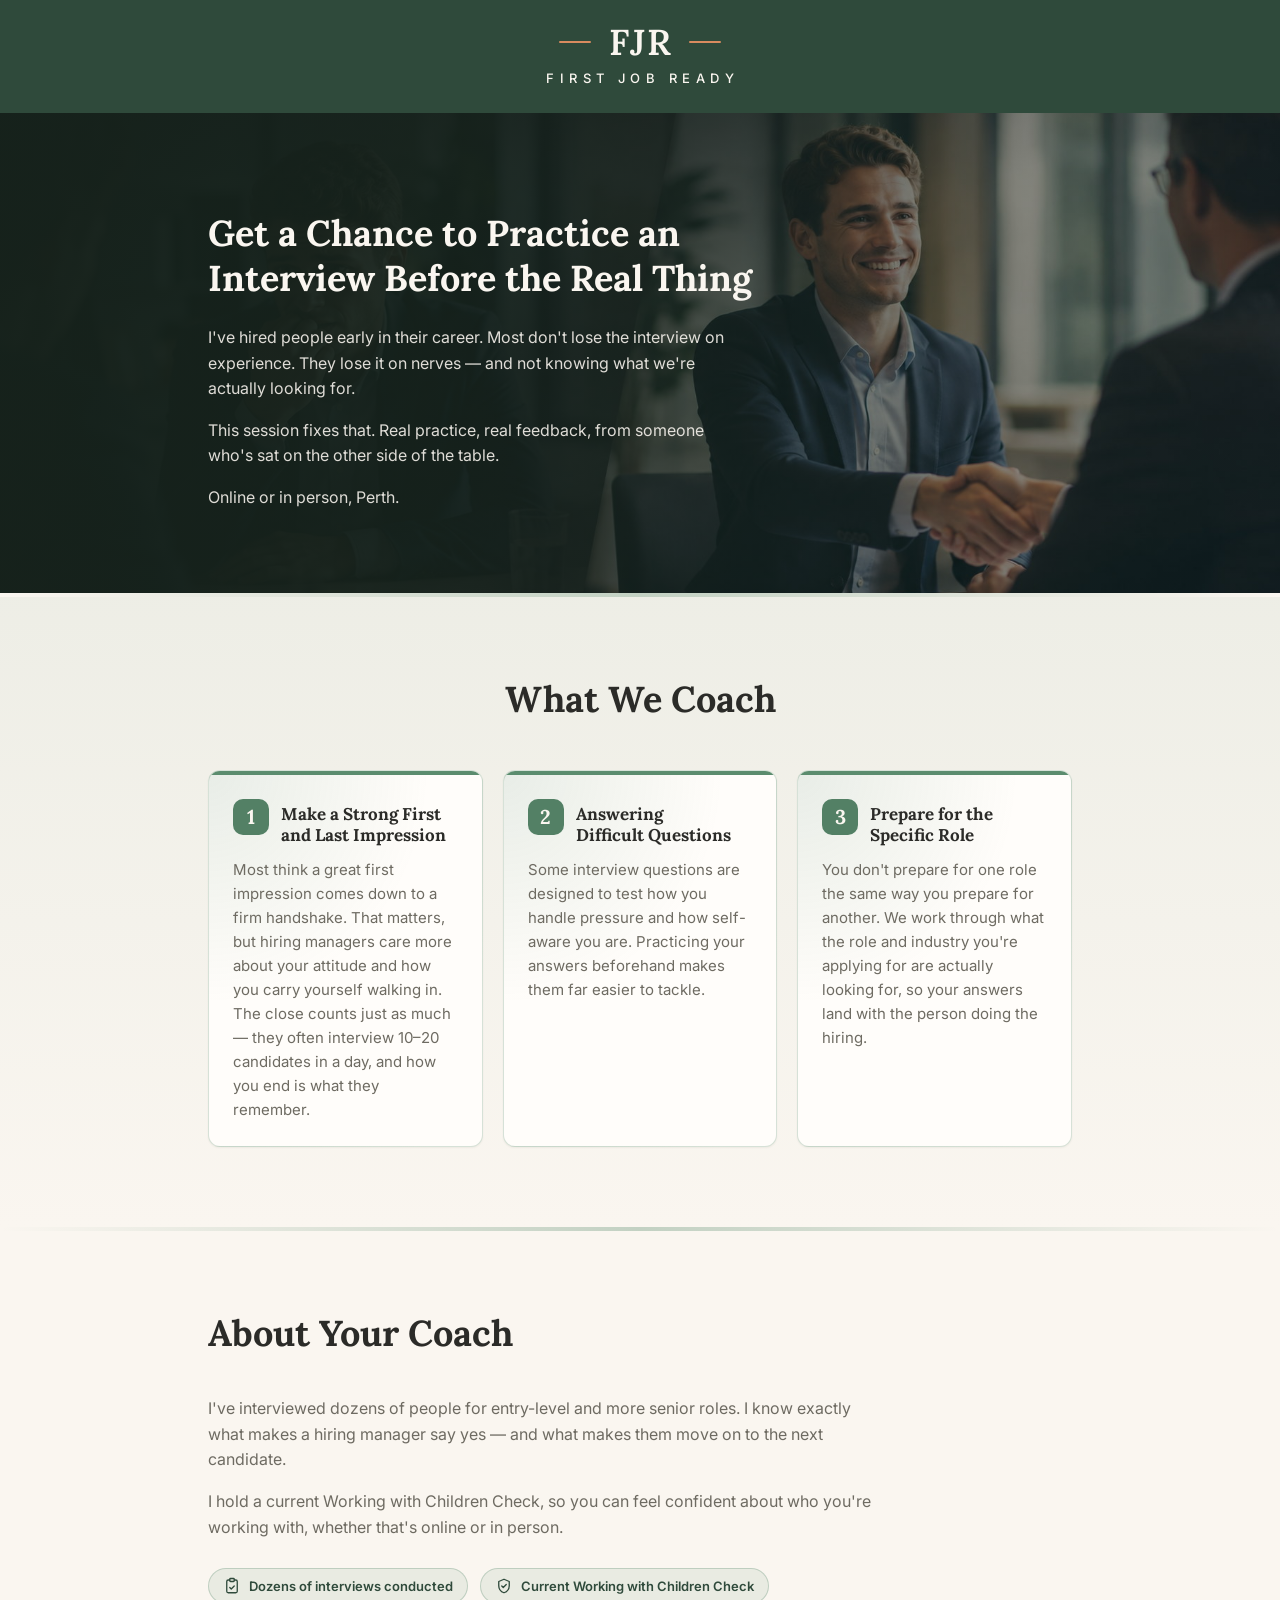
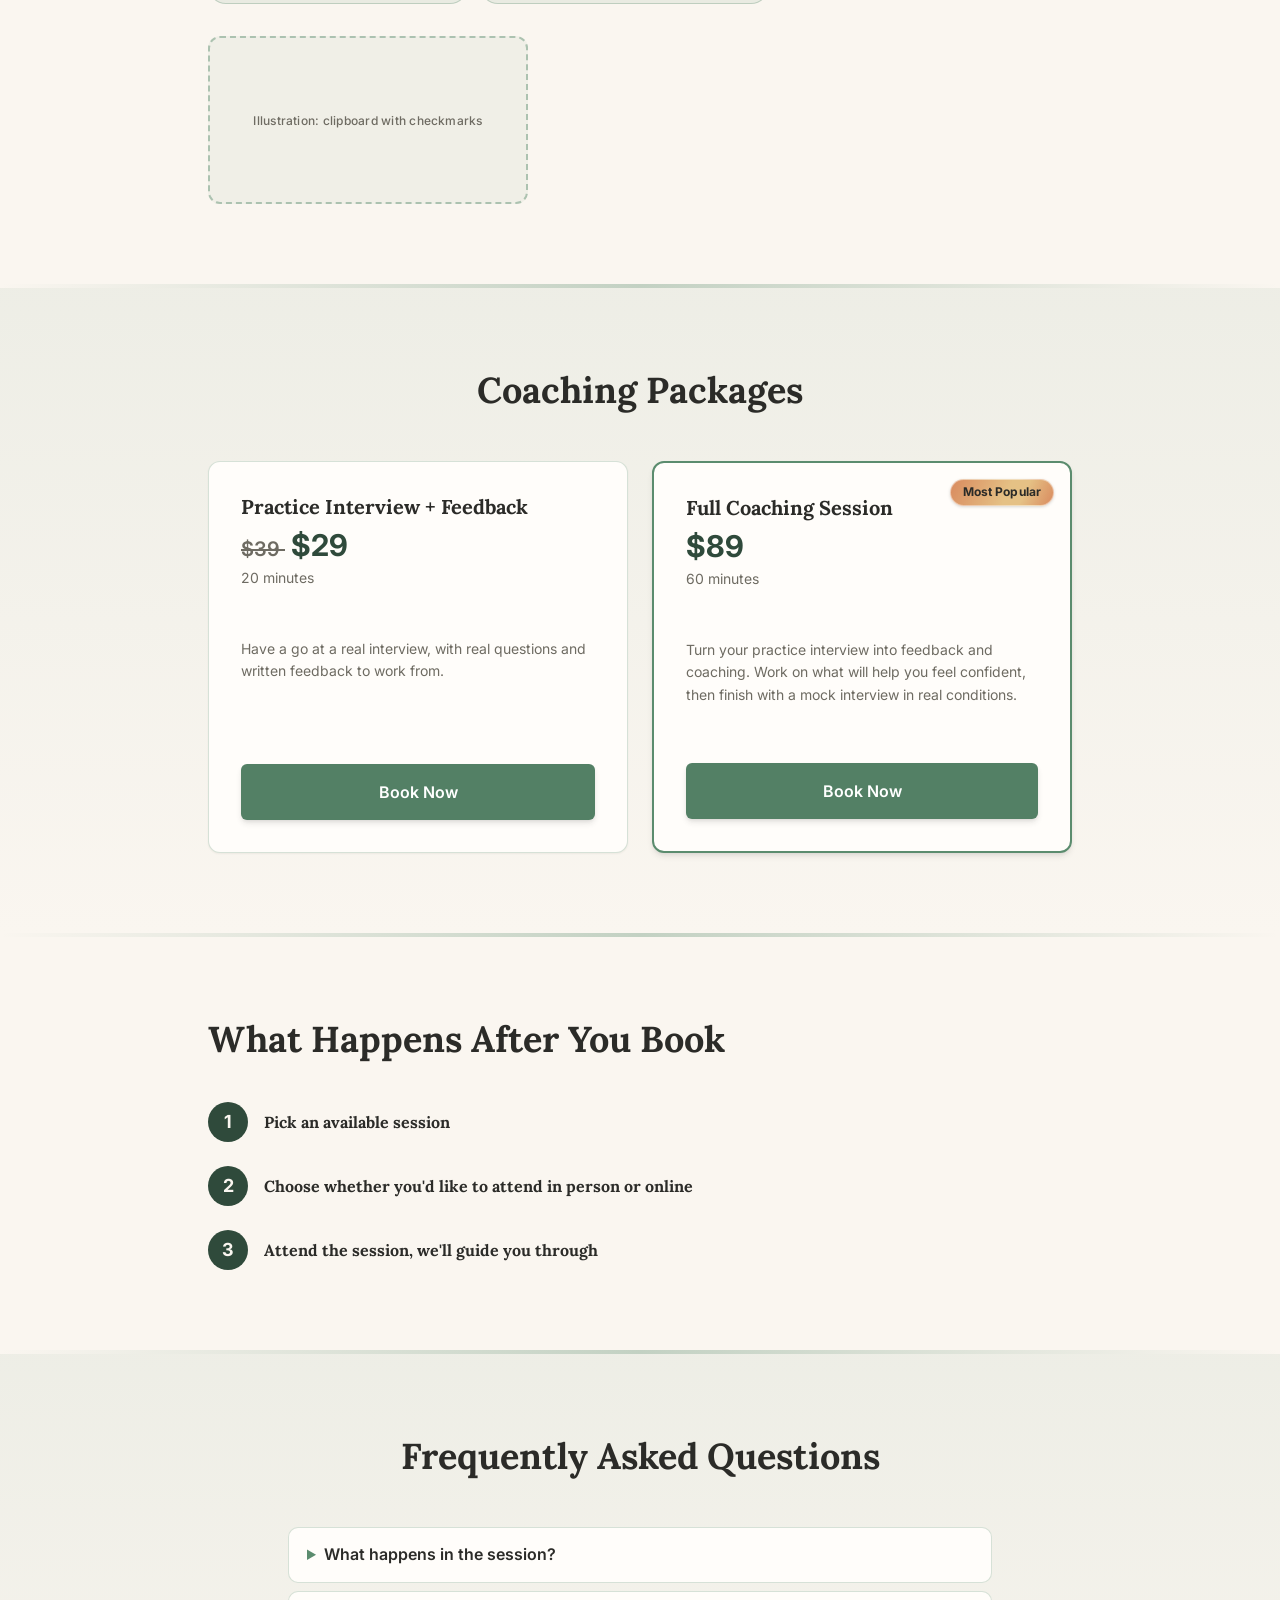
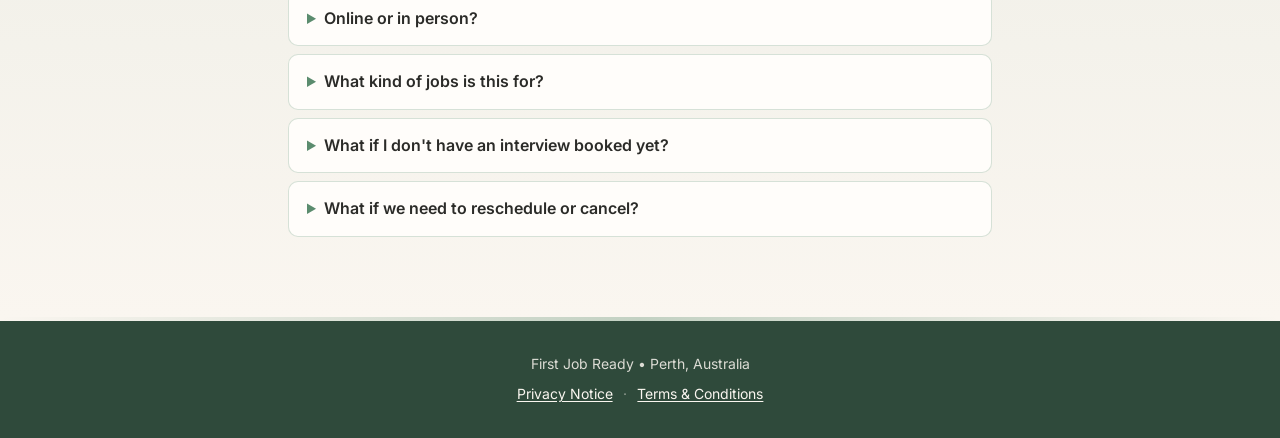
==== index.html @ a740b926 "Move the topic numerals into chips and give the cards colour The numeral now sits in a filled rounde" ====
<!doctype html>
<html lang="en">
  <head>
    <meta charset="UTF-8" />
    <meta name="viewport" content="width=device-width, initial-scale=1.0" />

    <title>First Job Interview Coaching - Perth</title>
    <meta
      name="description"
      content="A real mock interview, run by someone who's hired people for their first job. Online or in person, Perth." />

    <link rel="canonical" href="https://fjready.github.io/FJR-Landing-Page/" />
    <link rel="icon" href="images/favicon.svg" type="image/svg+xml" />

    <meta property="og:type" content="website" />
    <meta property="og:url" content="https://fjready.github.io/FJR-Landing-Page/" />
    <meta property="og:title" content="First Job Interview Coaching - Perth" />
    <meta name="twitter:card" content="summary_large_image" />
    <meta name="twitter:title" content="First Job Interview Coaching - Perth" />

    <link rel="preconnect" href="https://fonts.googleapis.com" />
    <link rel="preconnect" href="https://fonts.gstatic.com" crossorigin />
    <link
      href="https://fonts.googleapis.com/css2?family=Lora:wght@400;500;600;700&family=Inter:wght@300;400;500;600;700&display=swap"
      rel="stylesheet" />

    <link rel="stylesheet" href="css/style.css" />

    <!-- Microsoft Clarity — heatmaps and session recordings.
         Loads asynchronously, so it never holds up the page render. Placed
         last in <head> so the browser finds the stylesheet first. -->
    <script type="text/javascript">
      (function (c, l, a, r, i, t, y) {
        c[a] =
          c[a] ||
          function () {
            (c[a].q = c[a].q || []).push(arguments);
          };
        t = l.createElement(r);
        t.async = 1;
        t.src = "https://www.clarity.ms/tag/" + i;
        y = l.getElementsByTagName(r)[0];
        y.parentNode.insertBefore(t, y);
      })(window, document, "clarity", "script", "y2r8wl01qz");
    </script>
  </head>
  <body>
    <!-- Masthead -------------------------------------------------------------
      The logo is live text rather than an image, so it stays crisp at any
      size, is selectable and readable by screen readers, and the flanking
      rules space themselves off the monogram regardless of which font has
      loaded. Reversed (cream-on-forest) colourway lives in css/style.css.
    -->
    <header class="banner">
      <div class="logo">
        <div class="logo__lockup">
          <span class="logo__rule" aria-hidden="true"></span>
          <span class="logo__mark">FJR</span>
          <span class="logo__rule" aria-hidden="true"></span>
        </div>
        <div class="logo__word">First Job Ready</div>
      </div>
    </header>

    <!-- Hero -----------------------------------------------------------------
      The photograph sits behind a dark forest scrim, so the copy stays legible
      over whichever part of the image survives cropping at a given width. The
      section also paints that scrim as a solid background-color, which means a
      missing or slow image leaves a deliberate dark band rather than a broken
      hero. alt="" because the copy carries the message — this is a backdrop.
    -->
    <section class="hero">
      <img
        class="hero__media"
        src="images/hero-before-after.jpg"
        srcset="
          images/hero-before-after-960.jpg  960w,
          images/hero-before-after.jpg     1823w
        "
        sizes="100vw"
        width="1823"
        height="863"
        alt=""
        aria-hidden="true"
        decoding="async" />
      <div class="container">
        <h1 class="hero__title">
          Get a Chance to Practice an Interview Before the Real Thing
        </h1>
        <div class="hero__body">
          <p>
            I've hired people early in their career. Most don't lose the
            interview on experience. They lose it on nerves — and not knowing
            what we're actually looking for.
          </p>
          <p>
            This session fixes that. Real practice, real feedback, from someone
            who's sat on the other side of the table.
          </p>
          <p>Online or in person, Perth.</p>
        </div>
      </div>
    </section>

    <div class="rule" role="presentation"></div>

    <!-- What we coach -----------------------------------------------------
      An <ol> carries the numbering semantically; the visible numerals are
      aria-hidden so a screen reader does not announce each position twice.

      The numeral shares a row with the title so it anchors the heading rather
      than floating above it. Its chip is a rounded square, not the circle the
      steps section uses, so the two numbered sections stay distinguishable.
    -->
    <section class="section section--tinted" id="what-we-coach">
      <div class="container">
        <h2 class="section__title section__title--center">What We Coach</h2>

        <ol class="topics">
          <li class="topic">
            <div class="topic__head">
              <p class="topic__num" aria-hidden="true">1</p>
              <h3 class="topic__title">
                Make a Strong First and Last Impression
              </h3>
            </div>
            <p class="topic__body">
              Most think a great first impression comes down to a firm
              handshake. That matters, but hiring managers care more about your
              attitude and how you carry yourself walking in. The close counts
              just as much — they often interview 10–20 candidates in a day, and
              how you end is what they remember.
            </p>
          </li>

          <li class="topic">
            <div class="topic__head">
              <p class="topic__num" aria-hidden="true">2</p>
              <h3 class="topic__title">Answering Difficult Questions</h3>
            </div>
            <p class="topic__body">
              Some interview questions are designed to test how you handle
              pressure and how self-aware you are. Practicing your answers
              beforehand makes them far easier to tackle.
            </p>
          </li>

          <li class="topic">
            <div class="topic__head">
              <p class="topic__num" aria-hidden="true">3</p>
              <h3 class="topic__title">Prepare for the Specific Role</h3>
            </div>
            <p class="topic__body">
              You don't prepare for one role the same way you prepare for
              another. We work through what the role and industry you're
              applying for are actually looking for, so your answers land with
              the person doing the hiring.
            </p>
          </li>
        </ol>
      </div>
    </section>

    <div class="rule" role="presentation"></div>

    <!-- About the coach -->
    <section class="section" id="coach">
      <div class="container">
        <h2 class="section__title section__title--tight">About Your Coach</h2>

        <div class="copy">
          <p>
            I've interviewed dozens of people for entry-level and more senior
            roles. I know exactly what makes a hiring manager say yes — and what
            makes them move on to the next candidate.
          </p>
          <p>
            I hold a current Working with Children Check, so you can feel
            confident about who you're working with, whether that's online or in
            person.
          </p>
        </div>

        <ul class="trust">
          <li class="trust__item">
            <svg
              class="trust__icon"
              viewBox="0 0 24 24"
              fill="none"
              stroke="currentColor"
              stroke-width="1.75"
              stroke-linecap="round"
              stroke-linejoin="round"
              aria-hidden="true">
              <path
                d="M9 4H7a2 2 0 0 0-2 2v13a2 2 0 0 0 2 2h10a2 2 0 0 0 2-2V6a2 2 0 0 0-2-2h-2" />
              <rect x="9" y="2" width="6" height="4" rx="1" />
              <path d="M9 14l2 2 4-4" />
            </svg>
            <span>Dozens of interviews conducted</span>
          </li>
          <li class="trust__item">
            <svg
              class="trust__icon"
              viewBox="0 0 24 24"
              fill="none"
              stroke="currentColor"
              stroke-width="1.75"
              stroke-linecap="round"
              stroke-linejoin="round"
              aria-hidden="true">
              <path d="M12 3l7 3v5.5c0 4.5-3 8-7 9.5-4-1.5-7-5-7-9.5V6l7-3z" />
              <path d="M9 12l2 2 4-4" />
            </svg>
            <span>Current Working with Children Check</span>
          </li>
        </ul>

        <!-- PLACEHOLDER: awaiting the clipboard sketch. Style direction is
             hand-drawn / sketchbook, loose linework, accent colour used
             sparingly, faceless, age-neutral. -->
        <div class="art art--coach">
          <span class="art__label">Illustration: clipboard with checkmarks</span>
        </div>
      </div>
    </section>

    <div class="rule" role="presentation"></div>

    <!-- Pricing -->
    <section class="section section--tinted" id="pricing">
      <div class="container">
        <h2 class="section__title section__title--center">Coaching Packages</h2>

        <div class="packages">
          <div class="package">
            <div class="package__head">
              <h3 class="package__name">Practice Interview + Feedback</h3>
              <p class="package__price">
                <s class="package__price-was">
                  <span class="visually-hidden">Was </span>$39
                </s>
                <span class="visually-hidden">now </span>$29
              </p>
              <p class="package__duration">20 minutes</p>
              <!-- When an end date is set for the sale, uncomment and edit:
              <p class="package__sale-note">Sale ends 30 September</p>
              -->
            </div>
            <p class="package__body">
              Have a go at a real interview, with real questions and written
              feedback to work from.
            </p>
            <a
              class="button"
              href="https://calendly.com/firstjobready/20min"
              target="_blank"
              rel="noopener noreferrer"
              aria-label="Book the Practice Interview and Feedback session">
              Book Now
            </a>
          </div>

          <div class="package package--featured">
            <div class="package__badge">Most Popular</div>
            <div class="package__head">
              <h3 class="package__name">Full Coaching Session</h3>
              <p class="package__price">$89</p>
              <p class="package__duration">60 minutes</p>
            </div>
            <p class="package__body">
              Turn your practice interview into feedback and coaching. Work on
              what will help you feel confident, then finish with a mock
              interview in real conditions.
            </p>
            <a
              class="button"
              href="https://calendly.com/firstjobready/60-minute-mock-interview-coaching-session"
              target="_blank"
              rel="noopener noreferrer"
              aria-label="Book the Full Coaching Session">
              Book Now
            </a>
          </div>
        </div>
      </div>
    </section>

    <div class="rule" role="presentation"></div>

    <!-- After booking -->
    <section class="section">
      <div class="container">
        <h2 class="section__title section__title--tight">
          What Happens After You Book
        </h2>

        <ol class="steps">
          <li class="step">
            <span class="step__marker" aria-hidden="true">1</span>
            <h3 class="step__title">Pick an available session</h3>
          </li>
          <li class="step">
            <span class="step__marker" aria-hidden="true">2</span>
            <h3 class="step__title">
              Choose whether you'd like to attend in person or online
            </h3>
          </li>
          <li class="step">
            <span class="step__marker" aria-hidden="true">3</span>
            <h3 class="step__title">
              Attend the session, we'll guide you through
            </h3>
          </li>
        </ol>
      </div>
    </section>

    <div class="rule" role="presentation"></div>

    <!-- FAQ ------------------------------------------------------------------
      One flat list, no group headings. Ordered so the questions about what the
      session actually is land before the logistics.
    -->
    <section class="section section--tinted" id="faq">
      <div class="container">
        <h2 class="section__title section__title--center">
          Frequently Asked Questions
        </h2>

        <div class="faq">
          <details class="faq__item">
            <summary>What happens in the session?</summary>
            <p>
              For the 60-minute session: a mock interview, coaching on what to
              improve, then a second mock interview so you can see the
              difference. The 20-minute session is a single practice interview
              with written feedback.
            </p>
          </details>

          <details class="faq__item">
            <summary>Online or in person?</summary>
            <p>
              Both. Online sessions run by video; in-person sessions are held at
              a coworking space in Perth.
            </p>
          </details>

          <details class="faq__item">
            <summary>What kind of jobs is this for?</summary>
            <p>
              Whether it's your first job, a career change, or getting back into
              the workforce — if you have an interview coming up, or you're
              getting ready to start applying, this is for you.
            </p>
          </details>

          <details class="faq__item">
            <summary>What if I don't have an interview booked yet?</summary>
            <p>
              That's fine — this works just as well as general preparation
              before applying as it does before a specific interview.
            </p>
          </details>

          <details class="faq__item">
            <summary>What if we need to reschedule or cancel?</summary>
            <p>
              At least 6 hours' notice to reschedule. One free reschedule is
              allowed for a missed session without notice; a second no-show
              forfeits the session.
            </p>
          </details>
        </div>
      </div>
    </section>

    <div class="rule" role="presentation"></div>

    <footer class="footer">
      <div class="container">
        <p>First Job Ready • Perth, Australia</p>
        <p class="footer__links">
          <a href="privacy.html">Privacy Notice</a>
          <span class="footer__sep" aria-hidden="true">·</span>
          <a href="terms.html">Terms &amp; Conditions</a>
        </p>
      </div>
    </footer>
  </body>
</html>
---- css/style.css ----
/* ==========================================================================
   First Job Ready — landing page
   --------------------------------------------------------------------------
   Palette and type follow the First Job Ready brand guide.

   Pairing rule from the guide: serif (Lora) for headlines and section titles
   only; sans-serif (Inter) for all body copy, buttons and UI text.
   ========================================================================== */

:root {
  /* Type */
  --font-display: "Lora", Georgia, "Times New Roman", serif;
  --font-body: "Inter", -apple-system, BlinkMacSystemFont, "Segoe UI", Roboto,
    Helvetica, Arial, sans-serif;

  /* Brand palette — space-separated RGB so alpha variants can be mixed in */
  --primary: 91 140 110; /* Sage Green      #5B8C6E */
  --forest: 47 74 59; /* Deep Forest     #2F4A3B */
  --accent: 217 139 95; /* Warm Terracotta #D98B5F */
  --accent-gold: 229 193 133; /* Champagne       #E5C185 — highlight stop that
                                 lifts the terracotta toward gold on the
                                 "Most Popular" badge. Not a standalone
                                 brand colour; only used in that gradient. */
  --background: 250 246 240; /* Warm Cream      #FAF6F0 */
  --foreground: 43 43 40; /* Charcoal Text   #2B2B28 */

  /* Deep Forest taken down far enough to carry cream type over a photograph.
     Used for the hero scrim and as the hero's fallback background. */
  --hero-scrim: 22 34 27; /* #16221B */

  /* Derived */
  --surface: 255 253 250; /* card face — a shade above the cream page */
  --muted-foreground: 110 107 98; /* warm grey, 4.9:1 on cream */
  --on-primary: 255 255 255;
  --on-forest: 250 246 240;

  /* Button faces only ---------------------------------------------------
     One step darker than the brand sage: #538065, an 18% shift toward Deep
     Forest. White label text on brand sage measures 3.87:1, under the WCAG
     AA minimum of 4.5:1 for text at this size; this clears it at 4.52:1.
     Sage itself is untouched everywhere else on the page.
     To go back to the brand sage exactly, set this to var(--primary).
     -------------------------------------------------------------------- */
  --button-face: 83 128 101; /* #538065 */

  /* Layout */
  --container: 56rem; /* max-w-4xl */
  --gutter: 1rem; /* px-4 */
}

/* ==========================================================================
   Reset
   ========================================================================== */

*,
*::before,
*::after {
  box-sizing: border-box;
}

body,
h1,
h2,
h3,
p,
ol {
  margin: 0;
}

ol {
  padding: 0;
  list-style: none;
}

img {
  display: block;
  max-width: 100%;
}

/* ==========================================================================
   Base
   ========================================================================== */

body {
  font-family: var(--font-body);
  color: rgb(var(--foreground));
  background: rgb(var(--background));
  line-height: 1.6;
  -webkit-font-smoothing: antialiased;
  -moz-osx-font-smoothing: grayscale;
}

/* Serif is reserved for headlines and section titles. */
h1,
h2,
h3 {
  font-family: var(--font-display);
  font-weight: 700;
  line-height: 1.25;
}

.container {
  max-width: var(--container);
  margin-inline: auto;
  padding-inline: var(--gutter);
}

/* Available to screen readers, invisible on screen. Used to give struck-through
   and replacement prices spoken labels, since line-through is not announced. */
.visually-hidden {
  position: absolute;
  width: 1px;
  height: 1px;
  margin: -1px;
  padding: 0;
  overflow: hidden;
  clip-path: inset(50%);
  white-space: nowrap;
  border: 0;
}

/* Hairline divider between sections */
.rule {
  height: 0.25rem;
  background: linear-gradient(
    to right,
    transparent,
    rgb(var(--primary) / 0.35),
    transparent
  );
}

/* ==========================================================================
   Banner
   ========================================================================== */

.banner {
  width: 100%;
  padding-block: 1.5rem;
  background: rgb(var(--forest));
  box-shadow: 0 4px 6px -1px rgb(43 43 40 / 0.12),
    0 2px 4px -2px rgb(43 43 40 / 0.12);
}

/* ==========================================================================
   Logo
   --------------------------------------------------------------------------
   Reversed colourway: cream type on the Deep Forest masthead, terracotta
   rules. For the primary colourway on a light background, set .logo__mark and
   .logo__word to rgb(var(--forest)).
   ========================================================================== */

.logo {
  text-align: center;
  color: rgb(var(--on-forest));
}

.logo__lockup {
  display: flex;
  align-items: center;
  justify-content: center;
  gap: clamp(0.7rem, 3vw, 1.1rem);
}

.logo__rule {
  flex: none;
  width: clamp(1.25rem, 5vw, 2rem);
  height: 2px;
  border-radius: 2px;
  background: rgb(var(--accent));
}

.logo__mark {
  font-family: var(--font-display);
  font-size: clamp(1.75rem, 6vw, 2.25rem);
  font-weight: 600;
  line-height: 1;
  letter-spacing: 0.06em;
  /* letter-spacing adds a trailing gap; pull it back so the mark sits centred
     between the two rules */
  margin-right: -0.06em;
}

/* Anchored variant used on subpages, where the lockup links home. */
.logo--link {
  display: block;
  text-decoration: none;
}

.logo__word {
  /* block so the margin applies whether this is a div or a span */
  display: block;
  margin-top: 0.5rem;
  font-family: var(--font-body);
  font-size: clamp(0.625rem, 2.4vw, 0.8125rem);
  font-weight: 500;
  letter-spacing: 0.42em;
  text-transform: uppercase;
  /* same trailing-gap correction, applied to the whole line */
  text-indent: 0.42em;
}

/* ==========================================================================
   Hero
   ========================================================================== */

/* Photographic hero. isolation creates a stacking context so the media and the
   scrim can sit on negative z-indexes — behind the copy, but still inside the
   section rather than behind the page.

   background-color is the scrim colour, so if the photograph is missing, slow,
   or fails to decode, the hero degrades to a solid dark band with the same
   cream type on it. It reads as a design choice rather than a fault. */
.hero {
  position: relative;
  isolation: isolate;
  overflow: hidden;
  padding-block: 4rem 3.5rem;
  background-color: rgb(var(--hero-scrim));
}

.hero__media {
  position: absolute;
  inset: 0;
  z-index: -2;
  width: 100%;
  height: 100%;
  object-fit: cover;
  /* Favours the right of the frame, where the handshake is. The anxious half
     crops away first on narrow screens, which is the half worth losing. */
  object-position: 64% center;
}

/* Base scrim is near-uniform and heavy: on narrow screens the crop is
   unpredictable, so legibility cannot depend on which part of the photo lands
   behind the text. */
.hero::after {
  content: "";
  position: absolute;
  inset: 0;
  z-index: -1;
  background: linear-gradient(
    180deg,
    rgb(var(--hero-scrim) / 0.85),
    rgb(var(--hero-scrim) / 0.77)
  );
}

/* Sized with the section headings below — see the shared rule under Sections. */
.hero__title {
  margin-bottom: 1.5rem;
  color: rgb(var(--on-forest));
  /* Short enough to run two lines, so even them up. */
  text-wrap: balance;
}

/* Body copy set in a column at a readable measure. Shared by the hero and any
   section that runs prose rather than a list or cards. */
.hero__body,
.copy {
  display: flex;
  flex-direction: column;
  gap: 1rem;
  max-width: 42rem;
  color: rgb(var(--muted-foreground));
}

/* Overrides the shared colour above — the hero sits on the dark scrim. Kept
   slightly under full cream so the headline still leads. */
.hero__body {
  color: rgb(var(--on-forest) / 0.88);
}

/* The hero has no CTA of its own — booking happens from the pricing cards. */

/* ==========================================================================
   Sections
   ========================================================================== */

.section {
  padding-block: 4rem;
}

.section--tinted {
  background: linear-gradient(
    to bottom,
    rgb(var(--primary) / 0.08),
    rgb(var(--background))
  );
}

/* One size step for the hero headline and every section heading, so they stay
   in step at both breakpoints. */
.hero__title,
.section__title {
  font-size: 1.875rem;
}

.section__title {
  margin-bottom: 3rem;
}

.section__title--center {
  text-align: center;
}

.section__title--tight {
  margin-bottom: 2.5rem;
}

/* ==========================================================================
   Trust badges — scannable credibility under the coach copy
   ========================================================================== */

.trust {
  list-style: none;
  margin: 1.75rem 0 0;
  padding: 0;
  display: flex;
  flex-wrap: wrap;
  gap: 0.75rem;
}

.trust__item {
  display: flex;
  align-items: center;
  gap: 0.5rem;
  padding: 0.5rem 0.875rem;
  border: 1px solid rgb(var(--primary) / 0.3);
  border-radius: 9999px;
  background: rgb(var(--primary) / 0.1);
  color: rgb(var(--forest));
  font-size: 0.8125rem;
  font-weight: 600;
  line-height: 1.3;
}

.trust__icon {
  flex: none;
  width: 1.125rem;
  height: 1.125rem;
}

/* ==========================================================================
   Illustration placeholders
   --------------------------------------------------------------------------
   Deliberately obvious: dashed edge, tinted ground, concept named in the
   middle. Reserves roughly the footprint the real sketch will take, so dropping
   the artwork in does not shift the layout. Replace the whole .art element with
   an <img>, carrying the spacing over to it.
   ========================================================================== */

.art {
  display: grid;
  place-items: center;
  max-width: 20rem;
  min-height: 10.5rem;
  padding: 1rem;
  border: 2px dashed rgb(var(--primary) / 0.45);
  border-radius: 0.75rem;
  background: rgb(var(--primary) / 0.06);
  text-align: center;
}

.art__label {
  font-size: 0.75rem;
  font-weight: 500;
  letter-spacing: 0.02em;
  color: rgb(var(--muted-foreground));
}

/* Left-aligned with the hero text. It was centred to pair with the hero CTA;
   with that button gone there is nothing to centre against. */
.art--hero {
  margin-top: 2.25rem;
}

.art--coach {
  margin-top: 2rem;
}

/* ==========================================================================
   What we coach — a row of equal cards
   --------------------------------------------------------------------------
   Grid rather than flex so the three cards share a row height automatically,
   however unevenly the copy divides between them.
   ========================================================================== */

.topics {
  list-style: none;
  margin: 0;
  padding: 0;
  display: grid;
  grid-template-columns: 1fr;
  gap: 1.25rem;
}

/* The section behind these cards is tinted, so the cards carry colour of their
   own to read as cards rather than as panels of the background: a sage bar along
   the top edge and a sage wash fading out of the top-left corner. */
.topic {
  position: relative;
  overflow: hidden;
  padding: 1.75rem 1.5rem 1.5rem;
  border: 1px solid rgb(var(--primary) / 0.25);
  border-radius: 0.75rem;
  background: radial-gradient(
      130% 100% at 0% 0%,
      rgb(var(--primary) / 0.14) 0%,
      rgb(var(--primary) / 0) 62%
    ),
    rgb(var(--surface));
  box-shadow: 0 1px 2px 0 rgb(43 43 40 / 0.06);
  transition: box-shadow 300ms, border-color 300ms, transform 300ms;
}

.topic::before {
  content: "";
  position: absolute;
  inset: 0 0 auto;
  height: 4px;
  background: rgb(var(--primary));
}

/* The lift matches the pricing cards. Border and shadow carry the state on
   their own, so hover still reads where the transform does not run — reduced
   motion, or a browser that has dropped it.

   Guarded on (hover: hover) so a tap on a touch screen, which has no way to
   leave an element, cannot strand a card in its hover state. */
@media (hover: hover) {
  .topic:hover {
    border-color: rgb(var(--primary));
    box-shadow: 0 12px 20px -6px rgb(43 43 40 / 0.16),
      0 4px 8px -4px rgb(43 43 40 / 0.12);
    transform: translateY(-0.25rem);
  }
}

/* Numeral and title share a row, so the numeral anchors the heading instead of
   floating above it. Alignment is to the top, since the titles wrap to two
   lines in a narrow card. */
.topic__head {
  display: flex;
  align-items: flex-start;
  gap: 0.75rem;
  margin-bottom: 0.75rem;
}

/* A rounded square, not the filled circle the steps section uses, so the two
   numbered sections do not read as the same component. Cream on this face
   measures 4.2:1, clearing the 3:1 needed at 20px bold. */
.topic__num {
  flex-shrink: 0;
  width: 2.25rem;
  height: 2.25rem;
  display: grid;
  place-items: center;
  border-radius: 0.625rem;
  background: rgb(var(--button-face));
  color: rgb(var(--on-forest));
  font-family: var(--font-display);
  font-size: 1.25rem;
  font-weight: 700;
  line-height: 1;
}

.topic__title {
  padding-top: 0.3125rem; /* optically centres line one against the numeral */
  font-size: 1.0625rem;
  text-wrap: balance;
}

.topic__body {
  font-size: 0.9375rem;
  line-height: 1.6;
  color: rgb(var(--muted-foreground));
}

/* ==========================================================================
   Pricing
   ========================================================================== */

.packages {
  display: grid;
  grid-template-columns: 1fr;
  gap: 1.5rem;
}

.package {
  position: relative;
  display: flex;
  flex-direction: column;
  gap: 1.5rem;
  padding: 2rem;
  border-radius: 0.75rem;
  border: 1px solid rgb(var(--primary) / 0.25);
  background: rgb(var(--surface));
  box-shadow: 0 1px 2px 0 rgb(43 43 40 / 0.06);
  transition: box-shadow 300ms, border-color 300ms, transform 300ms;
}

/* Same (hover: hover) guard as the topic cards, for the same reason. */
@media (hover: hover) {
  .package:hover {
    border-color: rgb(var(--primary));
    box-shadow: 0 12px 20px -6px rgb(43 43 40 / 0.16),
      0 4px 8px -4px rgb(43 43 40 / 0.12);
    transform: translateY(-0.25rem);
  }
}

.package--featured {
  border: 2px solid rgb(var(--primary));
  box-shadow: 0 4px 6px -1px rgb(43 43 40 / 0.1),
    0 2px 4px -2px rgb(43 43 40 / 0.1);
}

@media (hover: hover) {
  .package--featured:hover {
    border-color: rgb(var(--primary));
    box-shadow: 0 20px 25px -5px rgb(43 43 40 / 0.12),
      0 8px 10px -6px rgb(43 43 40 / 0.12);
  }
}

/* Terracotta is a highlight only — this badge is its single use on the page.
   The sweep into champagne reads as premium rather than as a status chip; the
   hairline and lifted shadow do the rest without adding a sixth colour. */
.package__badge {
  position: absolute;
  top: 1rem;
  right: 1rem;
  padding: 0.25rem 0.75rem;
  border-radius: 9999px;
  background: linear-gradient(
    115deg,
    rgb(var(--accent)) 0%,
    rgb(var(--accent-gold)) 55%,
    rgb(var(--accent-gold)) 70%,
    rgb(var(--accent)) 100%
  );
  border: 1px solid rgb(255 255 255 / 0.45);
  color: rgb(var(--foreground));
  font-size: 0.75rem;
  font-weight: 700;
  line-height: 1.4;
  letter-spacing: 0.01em;
  box-shadow: 0 1px 3px rgb(43 43 40 / 0.18);
}

.package__head {
  margin-bottom: 1.5rem;
}

.package__name {
  font-size: 1.25rem;
  margin-bottom: 0.5rem;
}

/* Reserve room for the absolutely-positioned badge so the heading wraps
   instead of running underneath it on narrow cards. */
.package--featured .package__name {
  padding-right: 7rem;
}

/* Sans-serif: the price is UI text, not a headline. */
.package__price {
  font-size: 1.875rem;
  font-weight: 700;
  line-height: 1.2;
  color: rgb(var(--forest));
  margin-bottom: 0.25rem;
}

/* Superseded price. <s> already carries the line-through; this only sets the
   subordinate size and weight so the live price stays dominant. The spoken
   "Was" / "now" labels live in the markup, because line-through is not
   announced by screen readers. */
.package__price-was {
  margin-right: 0.4rem;
  font-size: 1.25rem;
  font-weight: 600;
  color: rgb(var(--muted-foreground));
}

.package__duration {
  font-size: 0.875rem;
  color: rgb(var(--muted-foreground));
}

/* Optional line for a sale end date — commented out in the markup until a
   date exists, so adding one is a text edit rather than a rebuild. */
.package__sale-note {
  margin-top: 0.35rem;
  font-size: 0.75rem;
  font-weight: 700;
  letter-spacing: 0.04em;
  text-transform: uppercase;
  color: rgb(var(--forest));
}

.package__body {
  font-size: 0.875rem;
  line-height: 1.625;
  color: rgb(var(--muted-foreground));
  margin-bottom: 2rem;
}

/* ==========================================================================
   Button
   --------------------------------------------------------------------------
   The CTAs are anchors — they navigate to Calendly — styled as buttons.
   ========================================================================== */

.button {
  display: inline-flex;
  align-items: center;
  justify-content: center;
  width: 100%;
  padding: 1.25rem 1.5rem;
  border: none;
  border-radius: 0.375rem;
  background: rgb(var(--button-face));
  color: rgb(var(--on-primary));
  font-family: var(--font-body);
  font-size: 1rem;
  font-weight: 600;
  line-height: 1;
  white-space: nowrap;
  text-align: center;
  text-decoration: none;
  cursor: pointer;
  box-shadow: 0 4px 6px -1px rgb(43 43 40 / 0.12),
    0 2px 4px -2px rgb(43 43 40 / 0.12);
  transition: background-color 200ms, box-shadow 200ms;
}

/* Pin the CTA to the bottom of its card so the buttons line up across
   packages whatever length the descriptions run to. */
.package .button {
  margin-top: auto;
}

.button:hover,
.button:focus-visible {
  background: rgb(var(--forest));
  box-shadow: 0 10px 15px -3px rgb(43 43 40 / 0.15),
    0 4px 6px -4px rgb(43 43 40 / 0.15);
}

.button:focus-visible {
  outline: 3px solid rgb(var(--forest));
  outline-offset: 2px;
}

/* ==========================================================================
   Steps
   ========================================================================== */

.steps {
  display: flex;
  flex-direction: column;
  gap: 1.5rem;
}

.step {
  display: flex;
  gap: 1rem;
  align-items: center;
}

.step__marker {
  flex-shrink: 0;
  width: 2.5rem;
  height: 2.5rem;
  display: flex;
  align-items: center;
  justify-content: center;
  border-radius: 9999px;
  background: rgb(var(--forest));
  color: rgb(var(--on-forest));
  font-size: 1.125rem;
  font-weight: 700;
}

.step__title {
  font-size: 1rem;
}

/* ==========================================================================
   FAQ
   --------------------------------------------------------------------------
   Native <details> accordions — no JavaScript, keyboard-operable for free, and
   the answers stay in the HTML so they remain findable and indexable while
   collapsed.
   ========================================================================== */

.faq {
  display: flex;
  flex-direction: column;
  gap: 0.5rem;
  max-width: 44rem;
  margin-inline: auto;
}

.faq__item {
  border: 1px solid rgb(var(--primary) / 0.25);
  border-radius: 0.625rem;
  background: rgb(var(--surface));
  padding: 0.875rem 1.125rem;
}

.faq__item summary {
  cursor: pointer;
  font-weight: 600;
  color: rgb(var(--foreground));
}

.faq__item summary::marker {
  color: rgb(var(--primary));
}

.faq__item summary:focus-visible {
  outline: 2px solid rgb(var(--forest));
  outline-offset: 3px;
  border-radius: 0.25rem;
}

.faq__item[open] {
  border-color: rgb(var(--primary) / 0.45);
}

.faq__item p {
  margin-top: 0.625rem;
  font-size: 0.9375rem;
  color: rgb(var(--muted-foreground));
}

/* ==========================================================================
   Prose — long-form subpages such as the privacy notice
   ========================================================================== */

.prose {
  display: flex;
  flex-direction: column;
  gap: 1.25rem;
  /* Narrower than the container: long-form text needs a shorter measure than
     the landing page's short blocks. */
  max-width: 44rem;
}

.prose p,
.prose li {
  color: rgb(var(--muted-foreground));
}

.prose h2 {
  margin-top: 1rem;
  font-size: 1.25rem;
  color: rgb(var(--foreground));
}

.prose ul {
  margin: 0;
  padding-left: 1.25rem;
  display: flex;
  flex-direction: column;
  gap: 0.5rem;
}

.prose strong {
  color: rgb(var(--foreground));
  font-weight: 600;
}

.prose a {
  color: rgb(var(--forest));
  text-underline-offset: 0.15em;
}

.prose a:hover {
  text-decoration: none;
}

.prose__meta {
  font-size: 0.875rem;
}

/* ==========================================================================
   Footer
   ========================================================================== */

.footer {
  padding-block: 2rem;
  background: rgb(var(--forest));
  color: rgb(var(--on-forest) / 0.85);
  text-align: center;
  font-size: 0.875rem;
}

.footer__links {
  margin-top: 0.5rem;
}

.footer__sep {
  padding-inline: 0.4rem;
  opacity: 0.55;
}

.footer a {
  color: rgb(var(--on-forest));
  text-underline-offset: 0.15em;
}

.footer a:hover {
  text-decoration: none;
}

/* ==========================================================================
   Breakpoints
   ========================================================================== */

@media (min-width: 768px) {
  .hero {
    padding-block: 6rem 5rem;
    min-height: 30rem;
    display: flex;
    align-items: center;
  }

  /* Wide enough to show the whole frame, so the scrim turns directional:
     heaviest over the copy on the left, lifting toward the handshake on the
     right so that half of the photograph stays legible. */
  .hero::after {
    background: linear-gradient(
      95deg,
      rgb(var(--hero-scrim) / 0.94) 0%,
      rgb(var(--hero-scrim) / 0.88) 34%,
      rgb(var(--hero-scrim) / 0.58) 62%,
      rgb(var(--hero-scrim) / 0.32) 100%
    );
  }

  .hero .container {
    width: 100%;
  }

  /* Held well inside the scrim's heavy end so the copy never drifts onto the
     bright right-hand side of the photograph. */
  .hero__title,
  .hero__body {
    max-width: 34rem;
  }

  .section {
    padding-block: 5rem;
  }

  .hero__title,
  .section__title {
    font-size: 2.25rem;
  }

  .packages {
    grid-template-columns: repeat(2, minmax(0, 1fr));
  }

  .topics {
    grid-template-columns: repeat(3, minmax(0, 1fr));
  }
}

/* ==========================================================================
   Reduced motion
   --------------------------------------------------------------------------
   Two components now lift on hover, so honour the preference in one place.
   ========================================================================== */

@media (prefers-reduced-motion: reduce) {
  .package,
  .topic,
  .button {
    transition: none;
  }

  .package:hover,
  .topic:hover {
    transform: none;
  }
}
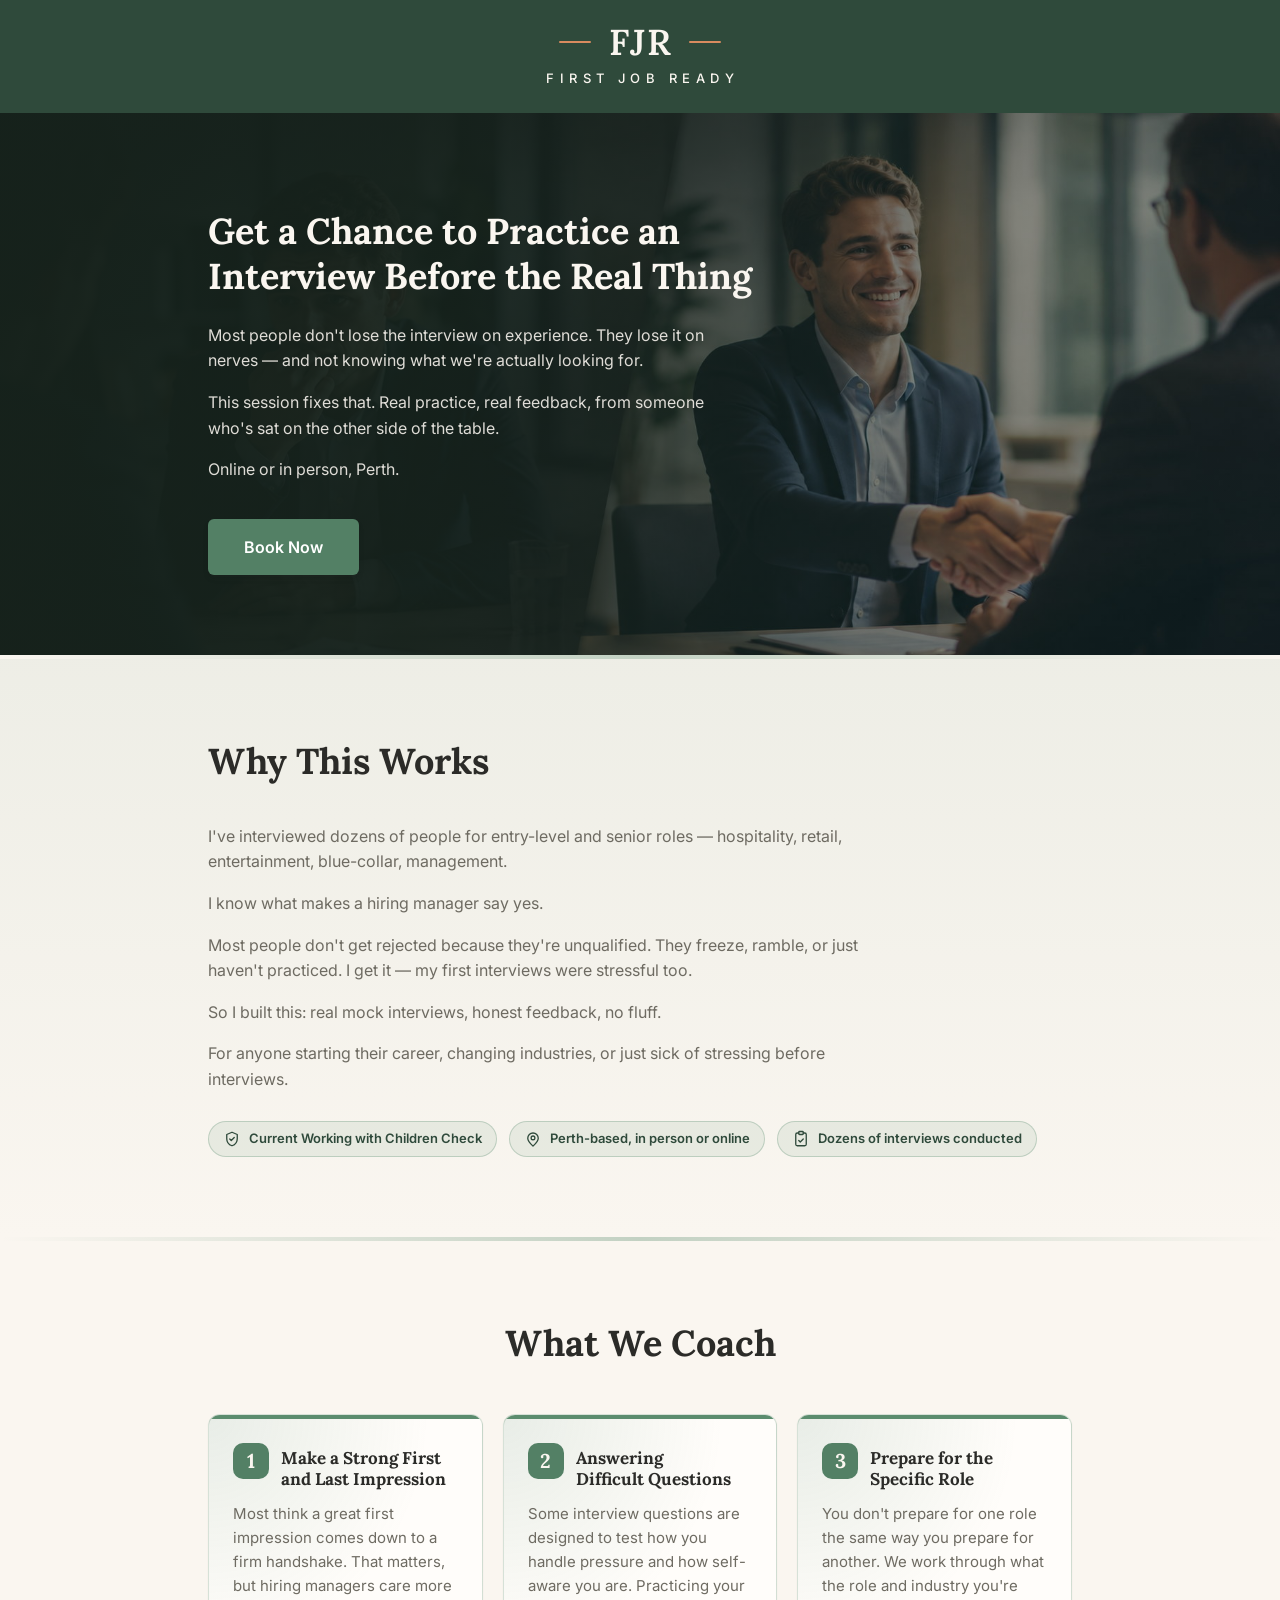
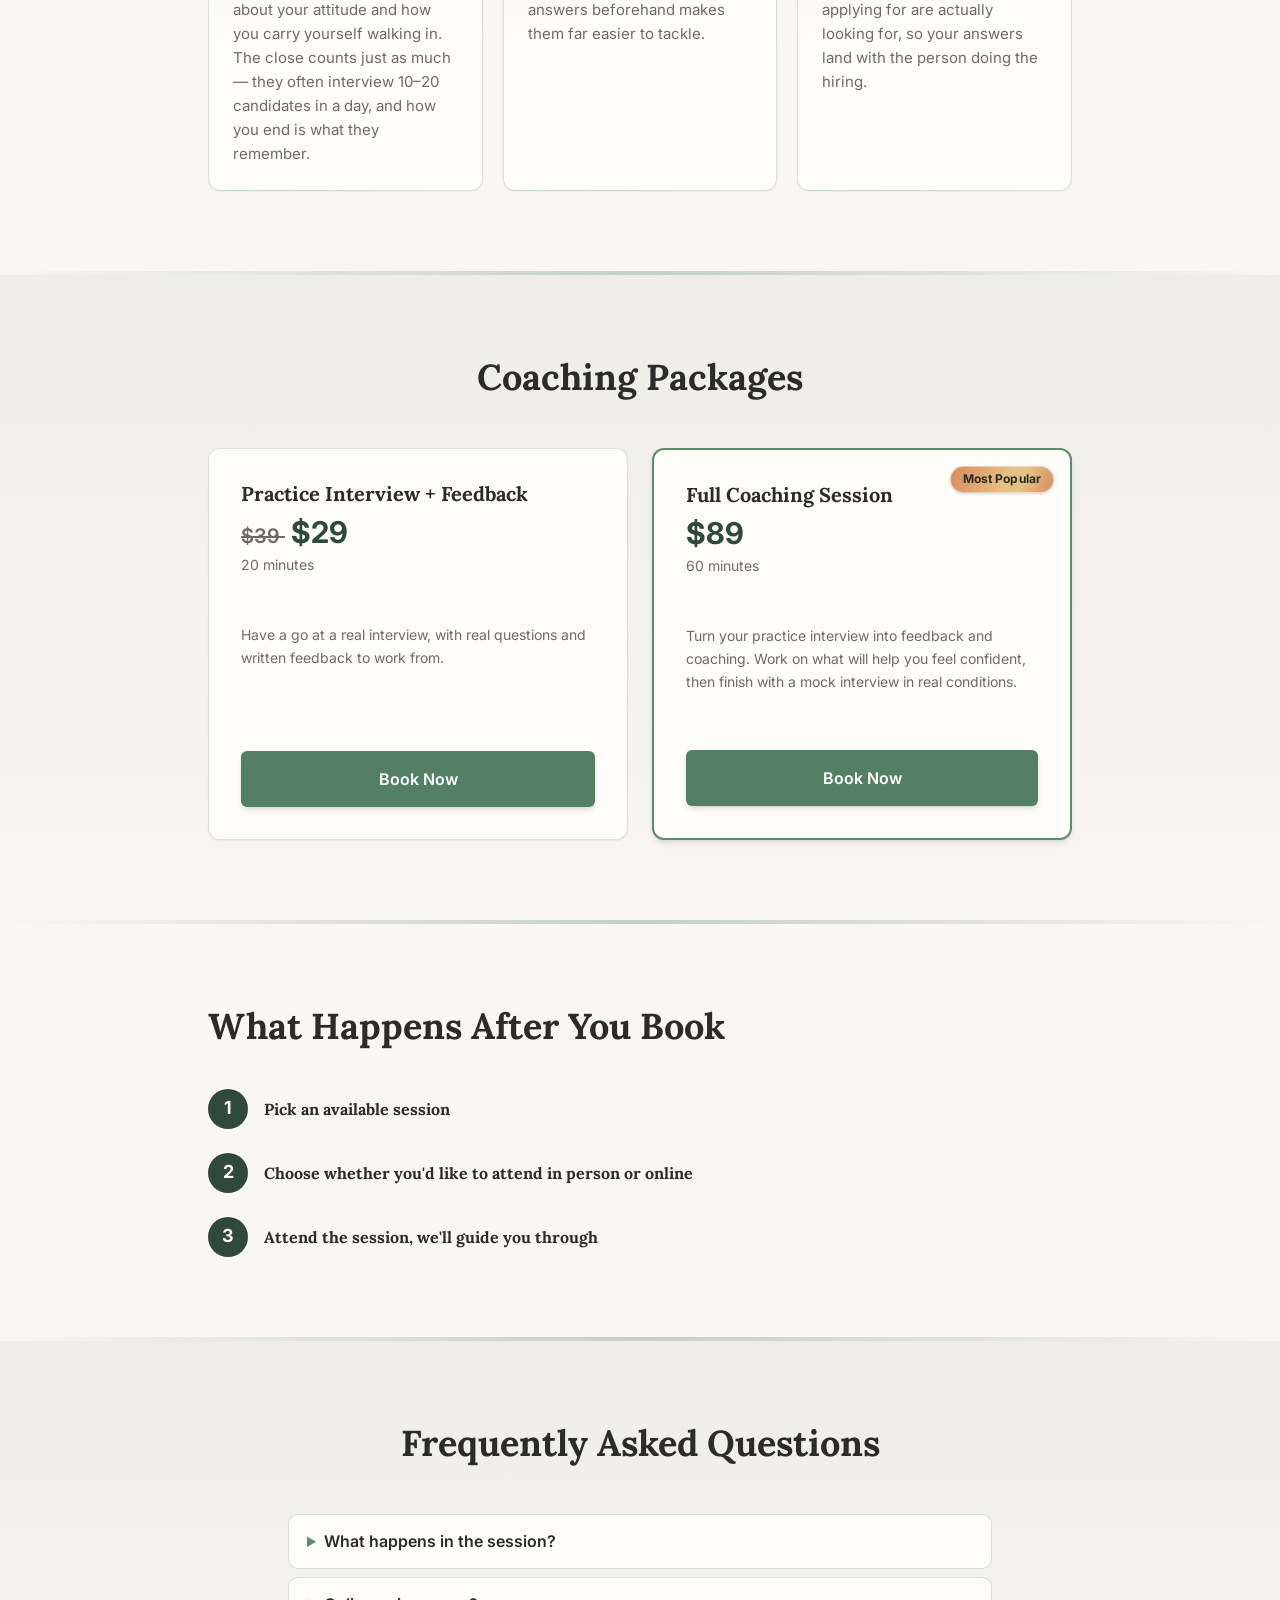
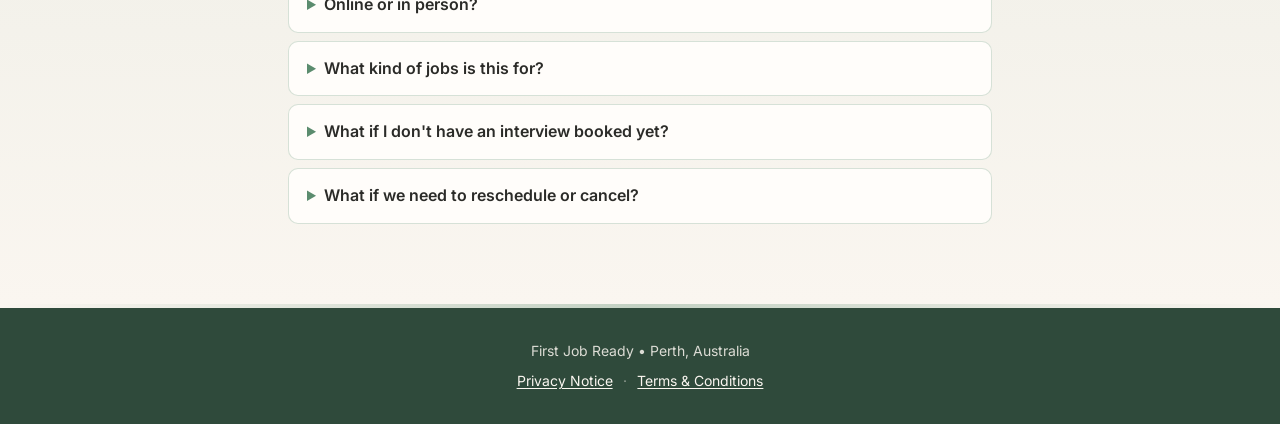
==== commit 8bfcb808: "Replace About Your Coach with Why This Works and add a hero CTA The coach section becomes "Why This " ====
--- a/index.html
+++ b/index.html
@@ -89,9 +89,8 @@
         </h1>
         <div class="hero__body">
           <p>
-            I've hired people early in their career. Most don't lose the
-            interview on experience. They lose it on nerves — and not knowing
-            what we're actually looking for.
+            Most people don't lose the interview on experience. They lose it on
+            nerves — and not knowing what we're actually looking for.
           </p>
           <p>
             This session fixes that. Real practice, real feedback, from someone
@@ -99,89 +98,78 @@
           </p>
           <p>Online or in person, Perth.</p>
         </div>
-      </div>
-    </section>
-
-    <div class="rule" role="presentation"></div>
-
-    <!-- What we coach -----------------------------------------------------
-      An <ol> carries the numbering semantically; the visible numerals are
-      aria-hidden so a screen reader does not announce each position twice.
-
-      The numeral shares a row with the title so it anchors the heading rather
-      than floating above it. Its chip is a rounded square, not the circle the
-      steps section uses, so the two numbered sections stay distinguishable.
+
+        <!-- Jumps down the page rather than opening Calendly: the visitor
+             picks a package first. Same-tab, same-page anchor, so no target. -->
+        <p class="hero__actions">
+          <a class="button button--inline" href="#pricing">Book Now</a>
+        </p>
+      </div>
+    </section>
+
+    <div class="rule" role="presentation"></div>
+
+    <!-- Why this works -------------------------------------------------------
+      The three trust markers sit side by side under the prose rather than being
+      stated inside it, so they can be taken in at a glance.
     -->
-    <section class="section section--tinted" id="what-we-coach">
-      <div class="container">
-        <h2 class="section__title section__title--center">What We Coach</h2>
-
-        <ol class="topics">
-          <li class="topic">
-            <div class="topic__head">
-              <p class="topic__num" aria-hidden="true">1</p>
-              <h3 class="topic__title">
-                Make a Strong First and Last Impression
-              </h3>
-            </div>
-            <p class="topic__body">
-              Most think a great first impression comes down to a firm
-              handshake. That matters, but hiring managers care more about your
-              attitude and how you carry yourself walking in. The close counts
-              just as much — they often interview 10–20 candidates in a day, and
-              how you end is what they remember.
-            </p>
-          </li>
-
-          <li class="topic">
-            <div class="topic__head">
-              <p class="topic__num" aria-hidden="true">2</p>
-              <h3 class="topic__title">Answering Difficult Questions</h3>
-            </div>
-            <p class="topic__body">
-              Some interview questions are designed to test how you handle
-              pressure and how self-aware you are. Practicing your answers
-              beforehand makes them far easier to tackle.
-            </p>
-          </li>
-
-          <li class="topic">
-            <div class="topic__head">
-              <p class="topic__num" aria-hidden="true">3</p>
-              <h3 class="topic__title">Prepare for the Specific Role</h3>
-            </div>
-            <p class="topic__body">
-              You don't prepare for one role the same way you prepare for
-              another. We work through what the role and industry you're
-              applying for are actually looking for, so your answers land with
-              the person doing the hiring.
-            </p>
-          </li>
-        </ol>
-      </div>
-    </section>
-
-    <div class="rule" role="presentation"></div>
-
-    <!-- About the coach -->
-    <section class="section" id="coach">
-      <div class="container">
-        <h2 class="section__title section__title--tight">About Your Coach</h2>
+    <section class="section section--tinted" id="why-this-works">
+      <div class="container">
+        <h2 class="section__title section__title--tight">Why This Works</h2>
 
         <div class="copy">
           <p>
-            I've interviewed dozens of people for entry-level and more senior
-            roles. I know exactly what makes a hiring manager say yes — and what
-            makes them move on to the next candidate.
-          </p>
-          <p>
-            I hold a current Working with Children Check, so you can feel
-            confident about who you're working with, whether that's online or in
-            person.
+            I've interviewed dozens of people for entry-level and senior roles —
+            hospitality, retail, entertainment, blue-collar, management.
+          </p>
+          <p>I know what makes a hiring manager say yes.</p>
+          <p>
+            Most people don't get rejected because they're unqualified. They
+            freeze, ramble, or just haven't practiced. I get it — my first
+            interviews were stressful too.
+          </p>
+          <p>
+            So I built this: real mock interviews, honest feedback, no fluff.
+          </p>
+          <p>
+            For anyone starting their career, changing industries, or just sick
+            of stressing before interviews.
           </p>
         </div>
 
         <ul class="trust">
+          <li class="trust__item">
+            <svg
+              class="trust__icon"
+              viewBox="0 0 24 24"
+              fill="none"
+              stroke="currentColor"
+              stroke-width="1.75"
+              stroke-linecap="round"
+              stroke-linejoin="round"
+              aria-hidden="true">
+              <path d="M12 3l7 3v5.5c0 4.5-3 8-7 9.5-4-1.5-7-5-7-9.5V6l7-3z" />
+              <path d="M9 12l2 2 4-4" />
+            </svg>
+            <span>Current Working with Children Check</span>
+          </li>
+          <li class="trust__item">
+            <svg
+              class="trust__icon"
+              viewBox="0 0 24 24"
+              fill="none"
+              stroke="currentColor"
+              stroke-width="1.75"
+              stroke-linecap="round"
+              stroke-linejoin="round"
+              aria-hidden="true">
+              <path d="M12 21.5c4.5-4.2 7-7.6 7-10.5a7 7 0 1 0-14 0c0 2.9 2.5 6.3 7 10.5z" />
+              <circle cx="12" cy="10.5" r="2.5" />
+            </svg>
+            <span>Perth-based, in person or online</span>
+          </li>
+          <!-- Reads "Dozens" to match the copy above. If the real figure is
+               higher, this is the badge to change — and the copy with it. -->
           <li class="trust__item">
             <svg
               class="trust__icon"
@@ -199,29 +187,66 @@
             </svg>
             <span>Dozens of interviews conducted</span>
           </li>
-          <li class="trust__item">
-            <svg
-              class="trust__icon"
-              viewBox="0 0 24 24"
-              fill="none"
-              stroke="currentColor"
-              stroke-width="1.75"
-              stroke-linecap="round"
-              stroke-linejoin="round"
-              aria-hidden="true">
-              <path d="M12 3l7 3v5.5c0 4.5-3 8-7 9.5-4-1.5-7-5-7-9.5V6l7-3z" />
-              <path d="M9 12l2 2 4-4" />
-            </svg>
-            <span>Current Working with Children Check</span>
-          </li>
         </ul>
-
-        <!-- PLACEHOLDER: awaiting the clipboard sketch. Style direction is
-             hand-drawn / sketchbook, loose linework, accent colour used
-             sparingly, faceless, age-neutral. -->
-        <div class="art art--coach">
-          <span class="art__label">Illustration: clipboard with checkmarks</span>
-        </div>
+      </div>
+    </section>
+
+    <div class="rule" role="presentation"></div>
+
+    <!-- What we coach -----------------------------------------------------
+      An <ol> carries the numbering semantically; the visible numerals are
+      aria-hidden so a screen reader does not announce each position twice.
+
+      The numeral shares a row with the title so it anchors the heading rather
+      than floating above it. Its chip is a rounded square, not the circle the
+      steps section uses, so the two numbered sections stay distinguishable.
+    -->
+    <section class="section" id="what-we-coach">
+      <div class="container">
+        <h2 class="section__title section__title--center">What We Coach</h2>
+
+        <ol class="topics">
+          <li class="topic">
+            <div class="topic__head">
+              <p class="topic__num" aria-hidden="true">1</p>
+              <h3 class="topic__title">
+                Make a Strong First and Last Impression
+              </h3>
+            </div>
+            <p class="topic__body">
+              Most think a great first impression comes down to a firm
+              handshake. That matters, but hiring managers care more about your
+              attitude and how you carry yourself walking in. The close counts
+              just as much — they often interview 10–20 candidates in a day, and
+              how you end is what they remember.
+            </p>
+          </li>
+
+          <li class="topic">
+            <div class="topic__head">
+              <p class="topic__num" aria-hidden="true">2</p>
+              <h3 class="topic__title">Answering Difficult Questions</h3>
+            </div>
+            <p class="topic__body">
+              Some interview questions are designed to test how you handle
+              pressure and how self-aware you are. Practicing your answers
+              beforehand makes them far easier to tackle.
+            </p>
+          </li>
+
+          <li class="topic">
+            <div class="topic__head">
+              <p class="topic__num" aria-hidden="true">3</p>
+              <h3 class="topic__title">Prepare for the Specific Role</h3>
+            </div>
+            <p class="topic__body">
+              You don't prepare for one role the same way you prepare for
+              another. We work through what the role and industry you're
+              applying for are actually looking for, so your answers land with
+              the person doing the hiring.
+            </p>
+          </li>
+        </ol>
       </div>
     </section>
 
--- a/css/style.css
+++ b/css/style.css
@@ -88,6 +88,15 @@
   line-height: 1.6;
   -webkit-font-smoothing: antialiased;
   -moz-osx-font-smoothing: grayscale;
+}
+
+/* The hero CTA is an in-page jump to the pricing cards, and gliding there keeps
+   the visitor oriented. Opt-in rather than opt-out, so anyone who has asked for
+   less motion simply never gets it. */
+@media (prefers-reduced-motion: no-preference) {
+  html {
+    scroll-behavior: smooth;
+  }
 }
 
 /* Serif is reserved for headlines and section titles. */
@@ -271,7 +280,11 @@
   color: rgb(var(--on-forest) / 0.88);
 }
 
-/* The hero has no CTA of its own — booking happens from the pricing cards. */
+/* Left-aligned under the copy, inside the heavy end of the desktop scrim, so it
+   sits with the text rather than floating over the photograph. */
+.hero__actions {
+  margin-top: 2.25rem;
+}
 
 /* ==========================================================================
    Sections
@@ -279,6 +292,8 @@
 
 .section {
   padding-block: 4rem;
+  /* Breathing room when the hero CTA jumps to #pricing. */
+  scroll-margin-top: 1.5rem;
 }
 
 .section--tinted {
@@ -309,7 +324,10 @@
 }
 
 /* ==========================================================================
-   Trust badges — scannable credibility under the coach copy
+   Trust badges — three scannable markers under the "Why This Works" copy
+   --------------------------------------------------------------------------
+   A wrapping flex row, so they sit side by side on a desktop and stack down
+   naturally on a phone without a breakpoint.
    ========================================================================== */
 
 .trust {
@@ -342,44 +360,6 @@
 }
 
 /* ==========================================================================
-   Illustration placeholders
-   --------------------------------------------------------------------------
-   Deliberately obvious: dashed edge, tinted ground, concept named in the
-   middle. Reserves roughly the footprint the real sketch will take, so dropping
-   the artwork in does not shift the layout. Replace the whole .art element with
-   an <img>, carrying the spacing over to it.
-   ========================================================================== */
-
-.art {
-  display: grid;
-  place-items: center;
-  max-width: 20rem;
-  min-height: 10.5rem;
-  padding: 1rem;
-  border: 2px dashed rgb(var(--primary) / 0.45);
-  border-radius: 0.75rem;
-  background: rgb(var(--primary) / 0.06);
-  text-align: center;
-}
-
-.art__label {
-  font-size: 0.75rem;
-  font-weight: 500;
-  letter-spacing: 0.02em;
-  color: rgb(var(--muted-foreground));
-}
-
-/* Left-aligned with the hero text. It was centred to pair with the hero CTA;
-   with that button gone there is nothing to centre against. */
-.art--hero {
-  margin-top: 2.25rem;
-}
-
-.art--coach {
-  margin-top: 2rem;
-}
-
-/* ==========================================================================
    What we coach — a row of equal cards
    --------------------------------------------------------------------------
    Grid rather than flex so the three cards share a row height automatically,
@@ -395,9 +375,9 @@
   gap: 1.25rem;
 }
 
-/* The section behind these cards is tinted, so the cards carry colour of their
-   own to read as cards rather than as panels of the background: a sage bar along
-   the top edge and a sage wash fading out of the top-left corner. */
+/* The cards carry colour of their own — a sage bar along the top edge and a
+   sage wash fading out of the top-left corner — so they read as cards on either
+   ground, tinted or plain cream. Their face is only a shade off the page. */
 .topic {
   position: relative;
   overflow: hidden;
@@ -642,6 +622,13 @@
   margin-top: auto;
 }
 
+/* Sized to its label instead of its container. The pricing buttons fill their
+   cards, but a full-width button in the hero would run the whole page. */
+.button--inline {
+  width: auto;
+  padding-inline: 2.25rem;
+}
+
 .button:hover,
 .button:focus-visible {
   background: rgb(var(--forest));
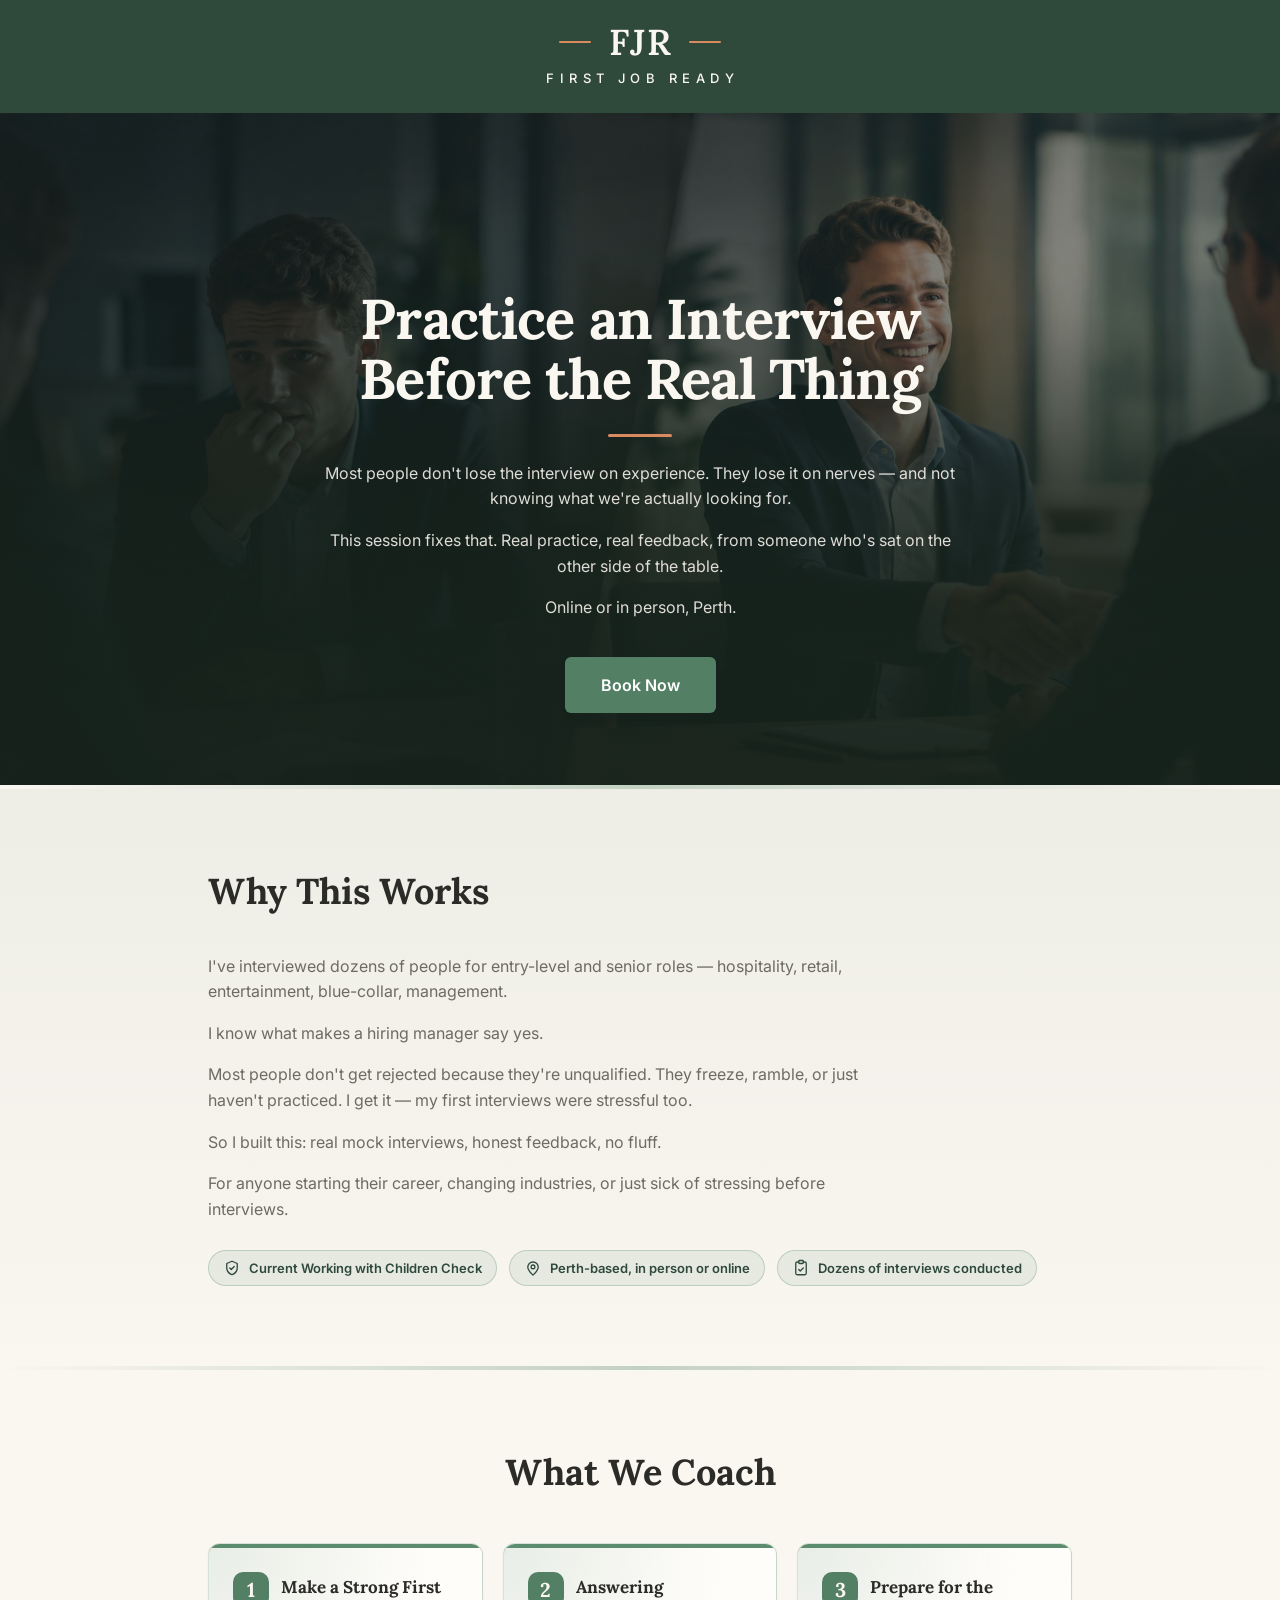
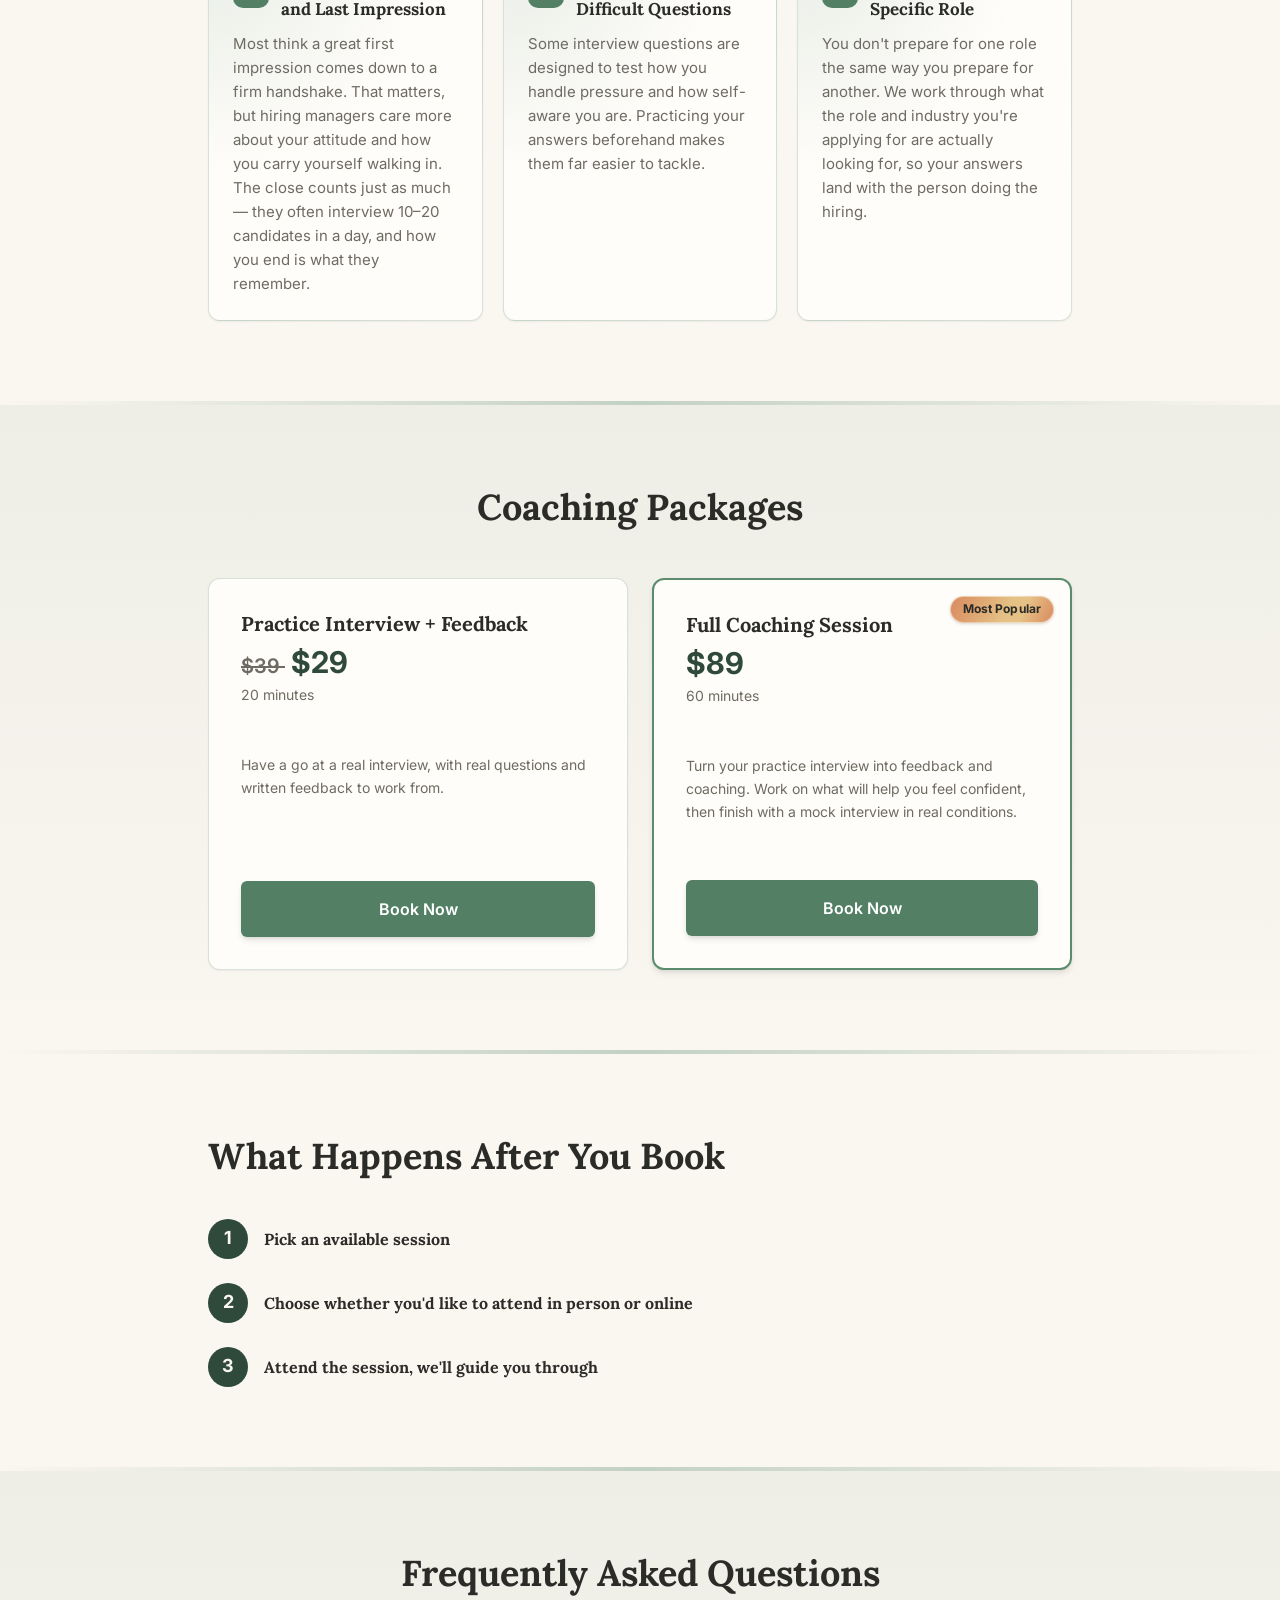
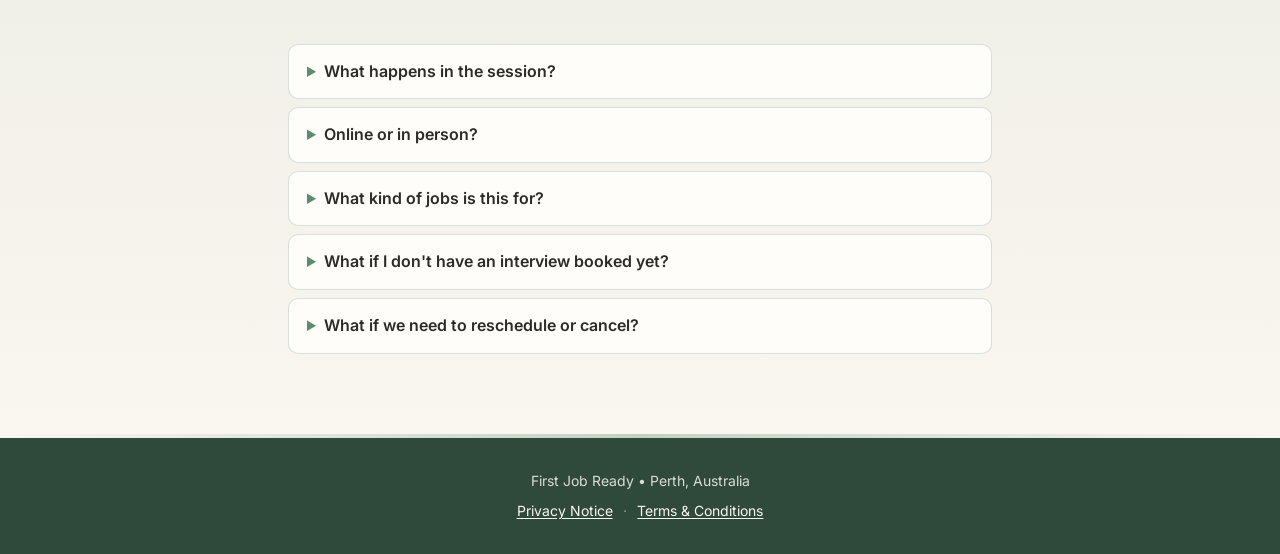
==== commit 7297fd99: "Rebuild the hero so both halves of the photograph read The headline is now "Practice an Interview Be" ====
--- a/index.html
+++ b/index.html
@@ -63,11 +63,16 @@
     </header>
 
     <!-- Hero -----------------------------------------------------------------
-      The photograph sits behind a dark forest scrim, so the copy stays legible
-      over whichever part of the image survives cropping at a given width. The
-      section also paints that scrim as a solid background-color, which means a
-      missing or slow image leaves a deliberate dark band rather than a broken
-      hero. alt="" because the copy carries the message — this is a backdrop.
+      The photograph is a before/after diptych — anxious candidate on the left,
+      handshake on the right — so the scrim runs top-to-bottom rather than
+      left-to-right: light across the faces, heavy across the base where the
+      copy sits. Both halves stay readable, which a side-weighted scrim cannot
+      do without blacking one of them out.
+
+      The section also paints that scrim as a solid background-color, which
+      means a missing or slow image leaves a deliberate dark band rather than a
+      broken hero. alt="" because the copy carries the message — this is a
+      backdrop.
     -->
     <section class="hero">
       <img
@@ -84,9 +89,7 @@
         aria-hidden="true"
         decoding="async" />
       <div class="container">
-        <h1 class="hero__title">
-          Get a Chance to Practice an Interview Before the Real Thing
-        </h1>
+        <h1 class="hero__title">Practice an Interview Before the Real Thing</h1>
         <div class="hero__body">
           <p>
             Most people don't lose the interview on experience. They lose it on
--- a/css/style.css
+++ b/css/style.css
@@ -220,12 +220,18 @@
    background-color is the scrim colour, so if the photograph is missing, slow,
    or fails to decode, the hero degrades to a solid dark band with the same
    cream type on it. It reads as a design choice rather than a fault. */
+/* Copy is pinned to the base of the section, leaving the upper part of the
+   frame — where both faces are — clear of text. */
 .hero {
   position: relative;
   isolation: isolate;
   overflow: hidden;
-  padding-block: 4rem 3.5rem;
+  display: flex;
+  align-items: flex-end;
+  min-height: 32rem;
+  padding-block: 8rem 3rem;
   background-color: rgb(var(--hero-scrim));
+  text-align: center;
 }
 
 .hero__media {
@@ -235,14 +241,33 @@
   width: 100%;
   height: 100%;
   object-fit: cover;
-  /* Favours the right of the frame, where the handshake is. The anxious half
-     crops away first on narrow screens, which is the half worth losing. */
-  object-position: 64% center;
-}
-
-/* Base scrim is near-uniform and heavy: on narrow screens the crop is
-   unpredictable, so legibility cannot depend on which part of the photo lands
-   behind the text. */
+  /* Centred, so the crop takes an even bite out of each half. */
+  object-position: 50% center;
+}
+
+/* Below 768px a cover crop is so narrow it can only ever show one half of the
+   diptych. So the photograph stops being a background and becomes a band: full
+   width at its own aspect ratio, whole frame visible, copy on the dark ground
+   underneath. The hero reserves exactly the band's height as padding — 1823 ÷
+   863 = 2.112 — so the two never overlap. */
+@media (max-width: 767px) {
+  .hero {
+    --hero-band: calc(100vw / 2.112);
+    min-height: 0;
+    padding-block: calc(var(--hero-band) + 2.5rem) 3rem;
+  }
+
+  /* Height wins over the inset, leaving the image at its natural ratio,
+     anchored to the top of the section. */
+  .hero__media {
+    height: auto;
+  }
+}
+
+/* Vertical scrim. Light over the top of the frame so both faces read, heavy
+   over the base where the copy sits. The two ends do different jobs: the top
+   stops is the photograph's exposure, the bottom stops are what make cream
+   type legible, so they are worth changing independently. */
 .hero::after {
   content: "";
   position: absolute;
@@ -250,17 +275,39 @@
   z-index: -1;
   background: linear-gradient(
     180deg,
-    rgb(var(--hero-scrim) / 0.85),
-    rgb(var(--hero-scrim) / 0.77)
+    rgb(var(--hero-scrim) / 0.42) 0%,
+    rgb(var(--hero-scrim) / 0.5) 30%,
+    rgb(var(--hero-scrim) / 0.84) 58%,
+    rgb(var(--hero-scrim) / 0.93) 78%,
+    rgb(var(--hero-scrim) / 0.95) 100%
   );
 }
 
-/* Sized with the section headings below — see the shared rule under Sections. */
+/* The one piece of type on the page that is allowed to shout: it scales with
+   the viewport rather than stepping at the breakpoint, sets tighter than the
+   section headings, and closes with a short terracotta rule — the masthead
+   lockup's accent, and the only other place on the page that colour appears
+   besides the "Most Popular" badge. */
 .hero__title {
+  max-width: 44rem;
+  margin-inline: auto;
   margin-bottom: 1.5rem;
+  font-size: clamp(2.125rem, 5.2vw, 3.5rem);
+  line-height: 1.08;
+  letter-spacing: -0.015em;
   color: rgb(var(--on-forest));
   /* Short enough to run two lines, so even them up. */
   text-wrap: balance;
+}
+
+.hero__title::after {
+  content: "";
+  display: block;
+  width: 4rem;
+  height: 3px;
+  margin: 1.5rem auto 0;
+  border-radius: 2px;
+  background: rgb(var(--accent));
 }
 
 /* Body copy set in a column at a readable measure. Shared by the hero and any
@@ -275,13 +322,16 @@
 }
 
 /* Overrides the shared colour above — the hero sits on the dark scrim. Kept
-   slightly under full cream so the headline still leads. */
+   slightly under full cream so the headline still leads. Centred under the
+   headline, and narrower than the prose measure elsewhere because centred text
+   is harder to track across a long line. */
 .hero__body {
+  max-width: 40rem;
+  margin-inline: auto;
   color: rgb(var(--on-forest) / 0.88);
 }
 
-/* Left-aligned under the copy, inside the heavy end of the desktop scrim, so it
-   sits with the text rather than floating over the photograph. */
+/* Sits at the base of the hero, in the heaviest part of the scrim. */
 .hero__actions {
   margin-top: 2.25rem;
 }
@@ -304,9 +354,8 @@
   );
 }
 
-/* One size step for the hero headline and every section heading, so they stay
-   in step at both breakpoints. */
-.hero__title,
+/* One size step for every section heading. The hero headline used to share it;
+   it now scales on its own so it can lead the page. */
 .section__title {
   font-size: 1.875rem;
 }
@@ -809,42 +858,21 @@
    ========================================================================== */
 
 @media (min-width: 768px) {
+  /* Taller, so the whole height of the frame fits and the copy has room to sit
+     below both faces rather than across them. */
   .hero {
-    padding-block: 6rem 5rem;
-    min-height: 30rem;
-    display: flex;
-    align-items: center;
-  }
-
-  /* Wide enough to show the whole frame, so the scrim turns directional:
-     heaviest over the copy on the left, lifting toward the handshake on the
-     right so that half of the photograph stays legible. */
-  .hero::after {
-    background: linear-gradient(
-      95deg,
-      rgb(var(--hero-scrim) / 0.94) 0%,
-      rgb(var(--hero-scrim) / 0.88) 34%,
-      rgb(var(--hero-scrim) / 0.58) 62%,
-      rgb(var(--hero-scrim) / 0.32) 100%
-    );
+    min-height: 40rem;
+    padding-block: 11rem 4.5rem;
   }
 
   .hero .container {
     width: 100%;
   }
 
-  /* Held well inside the scrim's heavy end so the copy never drifts onto the
-     bright right-hand side of the photograph. */
-  .hero__title,
-  .hero__body {
-    max-width: 34rem;
-  }
-
   .section {
     padding-block: 5rem;
   }
 
-  .hero__title,
   .section__title {
     font-size: 2.25rem;
   }
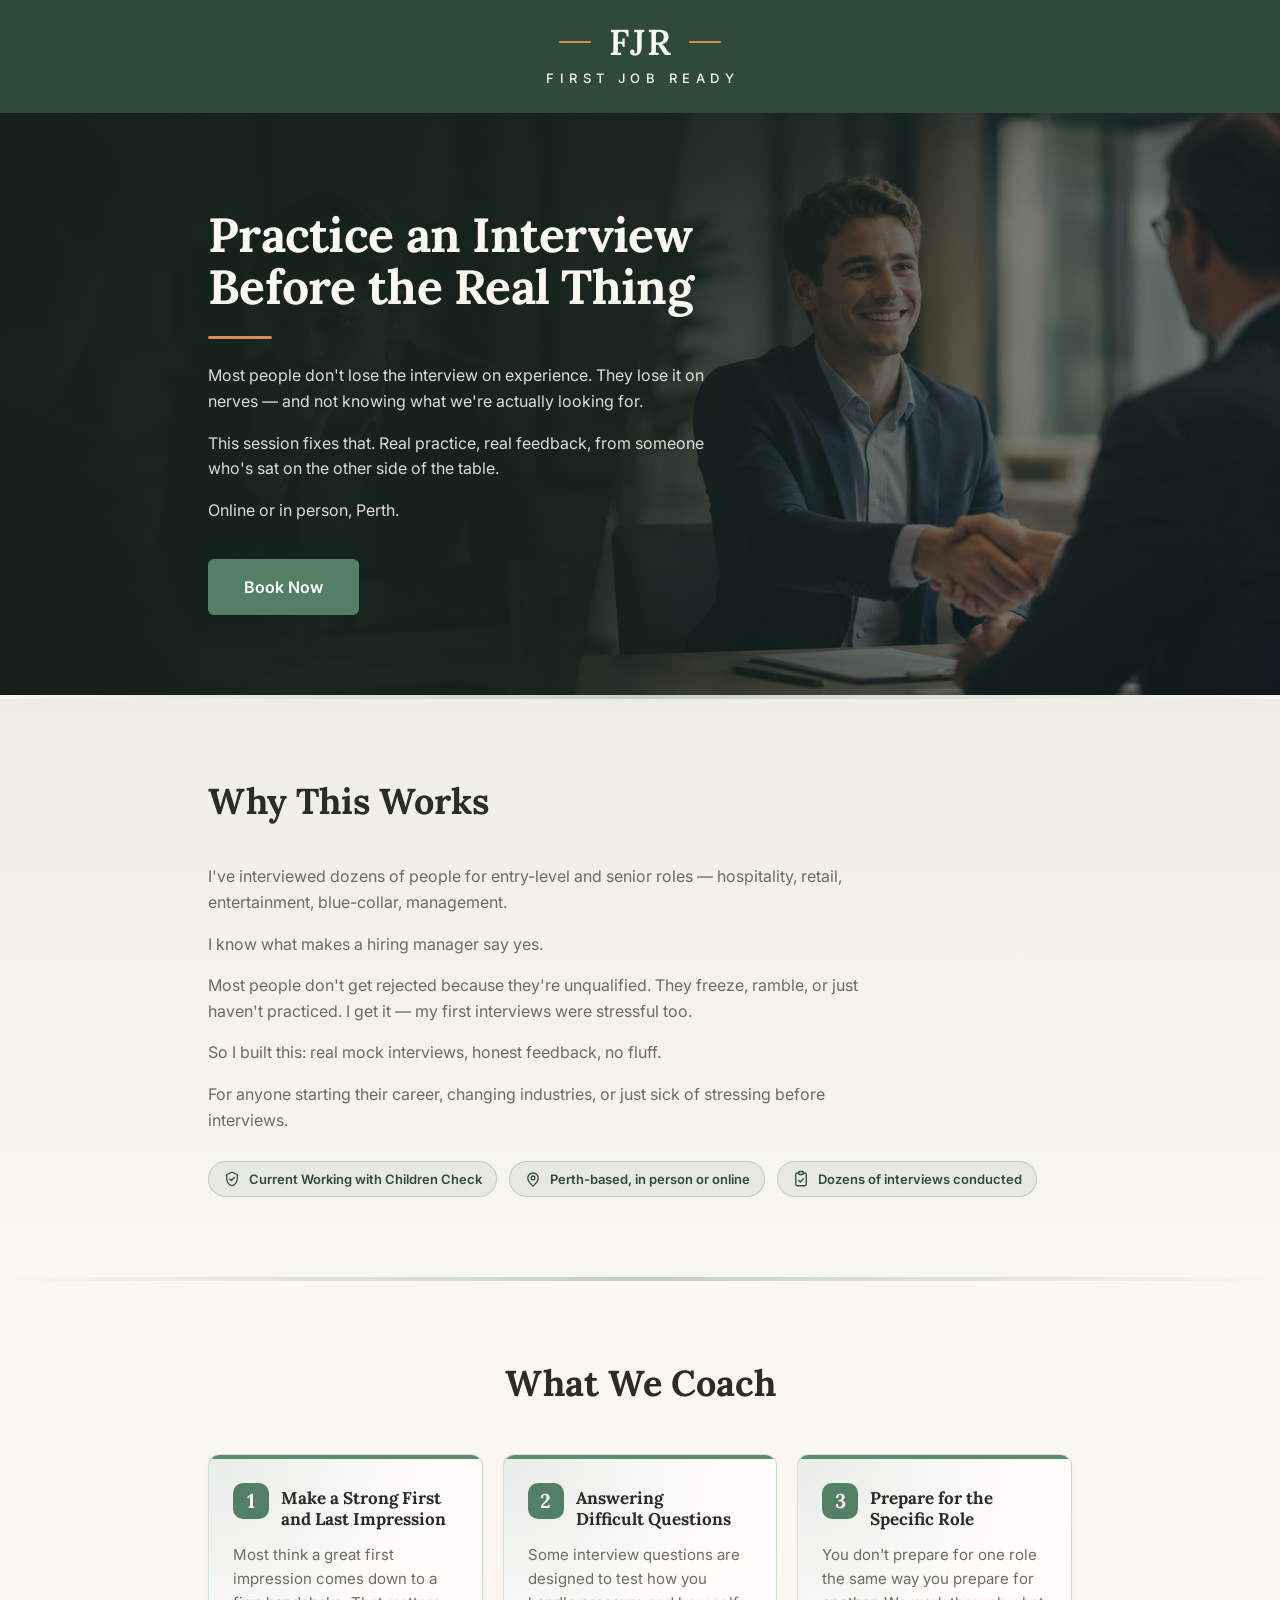
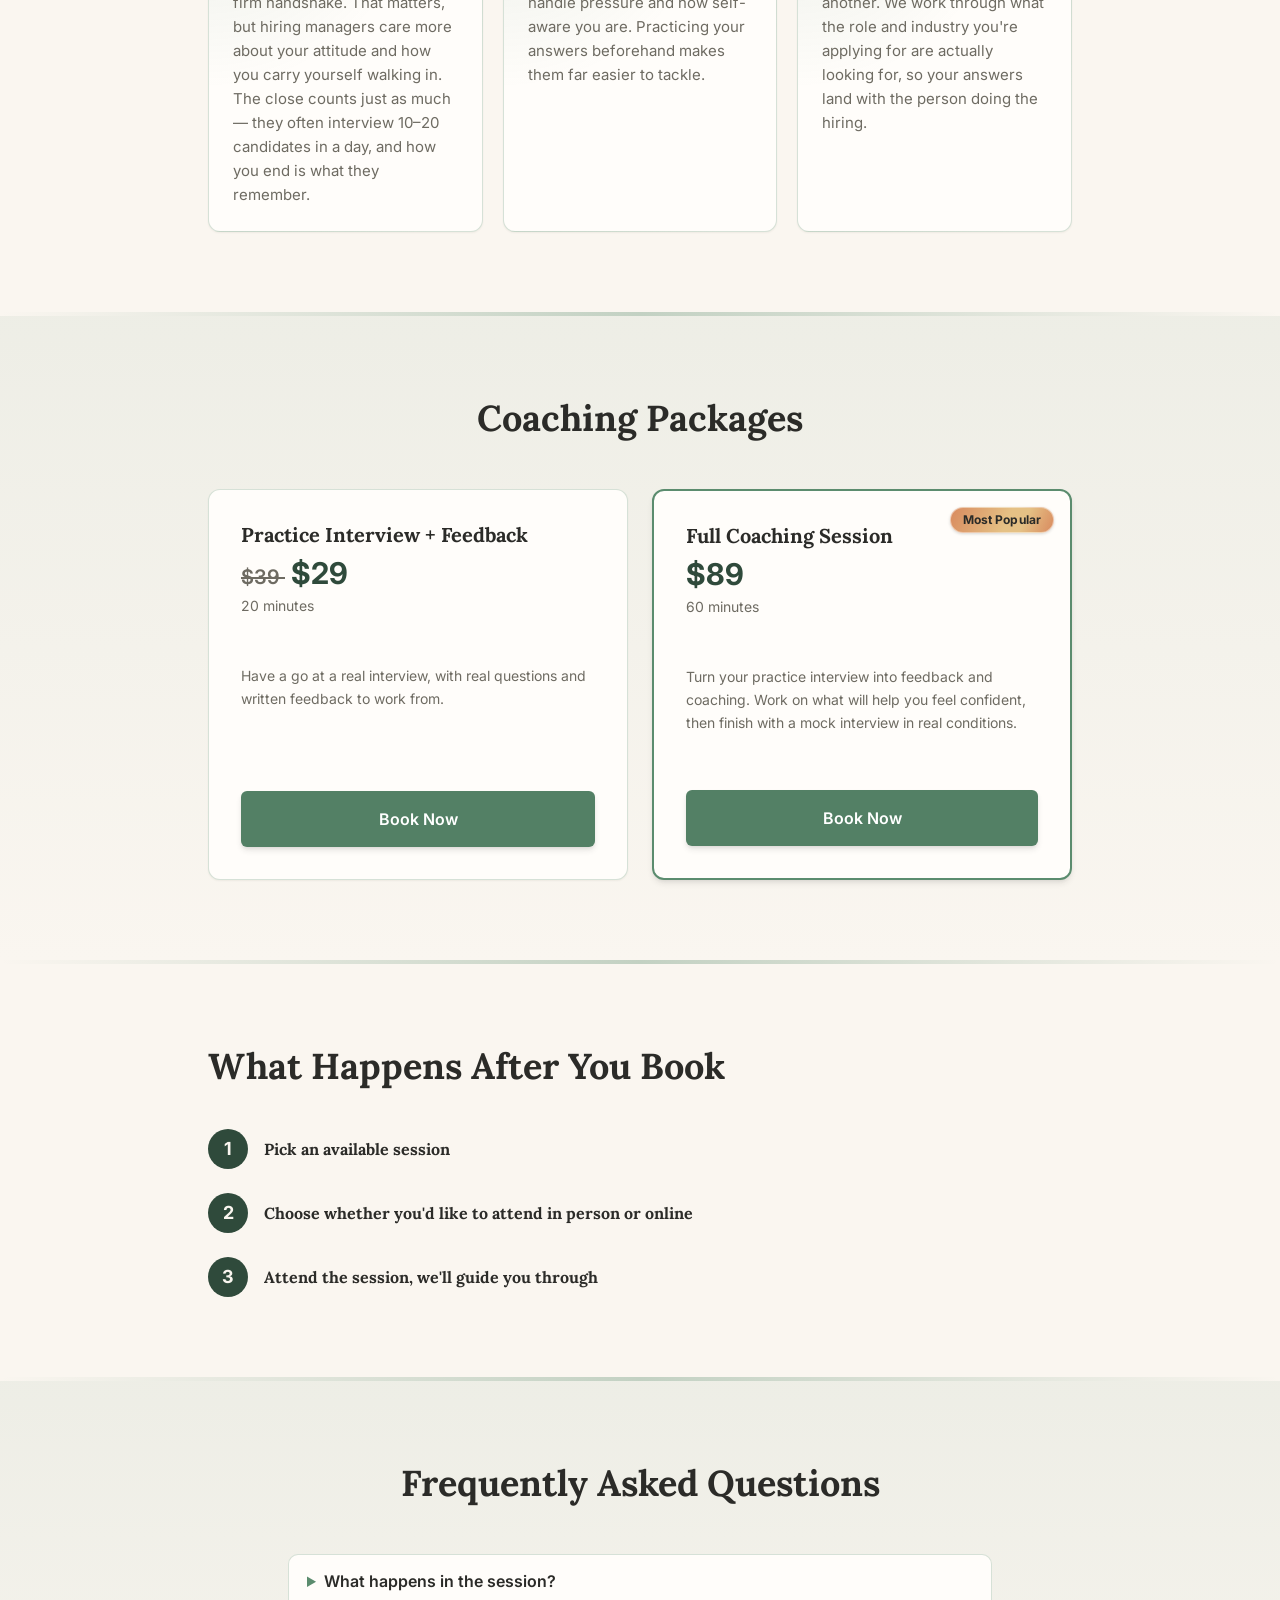
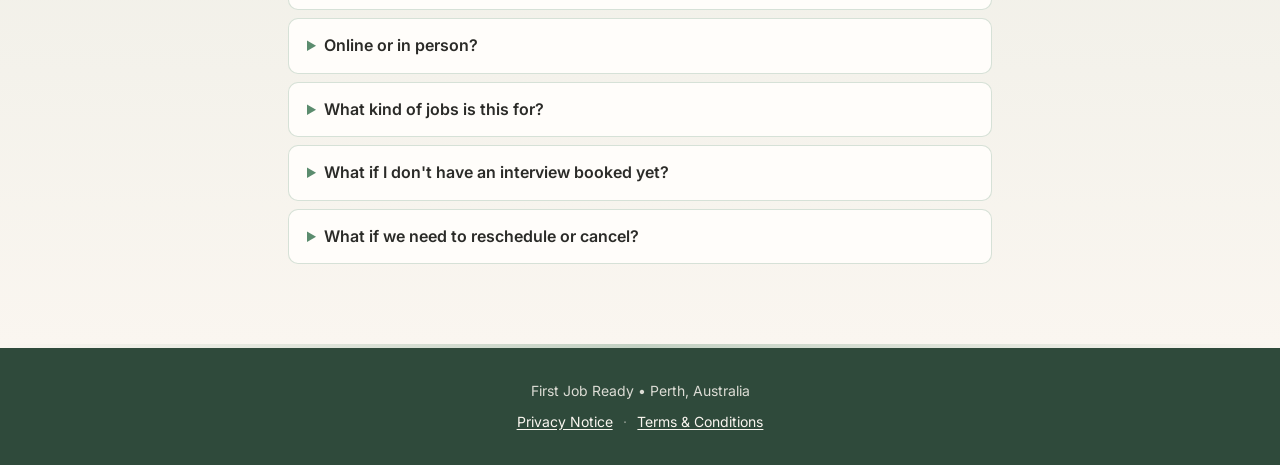
==== commit 88c1f954: "Correct the stale hero comment The comment still described the top-to-bottom scrim from the layout t" ====
--- a/index.html
+++ b/index.html
@@ -63,16 +63,11 @@
     </header>
 
     <!-- Hero -----------------------------------------------------------------
-      The photograph is a before/after diptych — anxious candidate on the left,
-      handshake on the right — so the scrim runs top-to-bottom rather than
-      left-to-right: light across the faces, heavy across the base where the
-      copy sits. Both halves stay readable, which a side-weighted scrim cannot
-      do without blacking one of them out.
-
-      The section also paints that scrim as a solid background-color, which
-      means a missing or slow image leaves a deliberate dark band rather than a
-      broken hero. alt="" because the copy carries the message — this is a
-      backdrop.
+      The photograph sits behind a dark scrim weighted to the left, where the
+      copy sits, lifting toward the handshake on the right. The section also
+      paints that scrim as a solid background-color, which means a missing or
+      slow image leaves a deliberate dark band rather than a broken hero.
+      alt="" because the copy carries the message — this is a backdrop.
     -->
     <section class="hero">
       <img
--- a/css/style.css
+++ b/css/style.css
@@ -220,18 +220,12 @@
    background-color is the scrim colour, so if the photograph is missing, slow,
    or fails to decode, the hero degrades to a solid dark band with the same
    cream type on it. It reads as a design choice rather than a fault. */
-/* Copy is pinned to the base of the section, leaving the upper part of the
-   frame — where both faces are — clear of text. */
 .hero {
   position: relative;
   isolation: isolate;
   overflow: hidden;
-  display: flex;
-  align-items: flex-end;
-  min-height: 32rem;
-  padding-block: 8rem 3rem;
+  padding-block: 4rem 3.5rem;
   background-color: rgb(var(--hero-scrim));
-  text-align: center;
 }
 
 .hero__media {
@@ -241,33 +235,14 @@
   width: 100%;
   height: 100%;
   object-fit: cover;
-  /* Centred, so the crop takes an even bite out of each half. */
-  object-position: 50% center;
-}
-
-/* Below 768px a cover crop is so narrow it can only ever show one half of the
-   diptych. So the photograph stops being a background and becomes a band: full
-   width at its own aspect ratio, whole frame visible, copy on the dark ground
-   underneath. The hero reserves exactly the band's height as padding — 1823 ÷
-   863 = 2.112 — so the two never overlap. */
-@media (max-width: 767px) {
-  .hero {
-    --hero-band: calc(100vw / 2.112);
-    min-height: 0;
-    padding-block: calc(var(--hero-band) + 2.5rem) 3rem;
-  }
-
-  /* Height wins over the inset, leaving the image at its natural ratio,
-     anchored to the top of the section. */
-  .hero__media {
-    height: auto;
-  }
-}
-
-/* Vertical scrim. Light over the top of the frame so both faces read, heavy
-   over the base where the copy sits. The two ends do different jobs: the top
-   stops is the photograph's exposure, the bottom stops are what make cream
-   type legible, so they are worth changing independently. */
+  /* Favours the right of the frame, where the handshake is. The anxious half
+     crops away first on narrow screens, which is the half worth losing. */
+  object-position: 64% center;
+}
+
+/* Base scrim is near-uniform and heavy: on narrow screens the crop is
+   unpredictable, so legibility cannot depend on which part of the photo lands
+   behind the text. */
 .hero::after {
   content: "";
   position: absolute;
@@ -275,11 +250,8 @@
   z-index: -1;
   background: linear-gradient(
     180deg,
-    rgb(var(--hero-scrim) / 0.42) 0%,
-    rgb(var(--hero-scrim) / 0.5) 30%,
-    rgb(var(--hero-scrim) / 0.84) 58%,
-    rgb(var(--hero-scrim) / 0.93) 78%,
-    rgb(var(--hero-scrim) / 0.95) 100%
+    rgb(var(--hero-scrim) / 0.85),
+    rgb(var(--hero-scrim) / 0.77)
   );
 }
 
@@ -289,10 +261,8 @@
    lockup's accent, and the only other place on the page that colour appears
    besides the "Most Popular" badge. */
 .hero__title {
-  max-width: 44rem;
-  margin-inline: auto;
   margin-bottom: 1.5rem;
-  font-size: clamp(2.125rem, 5.2vw, 3.5rem);
+  font-size: clamp(2rem, 4.4vw, 3rem);
   line-height: 1.08;
   letter-spacing: -0.015em;
   color: rgb(var(--on-forest));
@@ -305,7 +275,7 @@
   display: block;
   width: 4rem;
   height: 3px;
-  margin: 1.5rem auto 0;
+  margin: 1.5rem 0 0;
   border-radius: 2px;
   background: rgb(var(--accent));
 }
@@ -322,16 +292,12 @@
 }
 
 /* Overrides the shared colour above — the hero sits on the dark scrim. Kept
-   slightly under full cream so the headline still leads. Centred under the
-   headline, and narrower than the prose measure elsewhere because centred text
-   is harder to track across a long line. */
+   slightly under full cream so the headline still leads. */
 .hero__body {
-  max-width: 40rem;
-  margin-inline: auto;
   color: rgb(var(--on-forest) / 0.88);
 }
 
-/* Sits at the base of the hero, in the heaviest part of the scrim. */
+/* Ranged left under the copy, inside the heavy end of the desktop scrim. */
 .hero__actions {
   margin-top: 2.25rem;
 }
@@ -861,12 +827,34 @@
   /* Taller, so the whole height of the frame fits and the copy has room to sit
      below both faces rather than across them. */
   .hero {
-    min-height: 40rem;
-    padding-block: 11rem 4.5rem;
+    padding-block: 6rem 5rem;
+    min-height: 30rem;
+    display: flex;
+    align-items: center;
+  }
+
+  /* Wide enough to show the whole frame, so the scrim turns directional:
+     heaviest over the copy on the left, lifting toward the handshake on the
+     right so that half of the photograph stays legible. */
+  .hero::after {
+    background: linear-gradient(
+      95deg,
+      rgb(var(--hero-scrim) / 0.94) 0%,
+      rgb(var(--hero-scrim) / 0.9) 40%,
+      rgb(var(--hero-scrim) / 0.62) 66%,
+      rgb(var(--hero-scrim) / 0.32) 100%
+    );
   }
 
   .hero .container {
     width: 100%;
+  }
+
+  /* Held well inside the scrim's heavy end so the copy never drifts onto the
+     bright right-hand side of the photograph. */
+  .hero__title,
+  .hero__body {
+    max-width: 34rem;
   }
 
   .section {
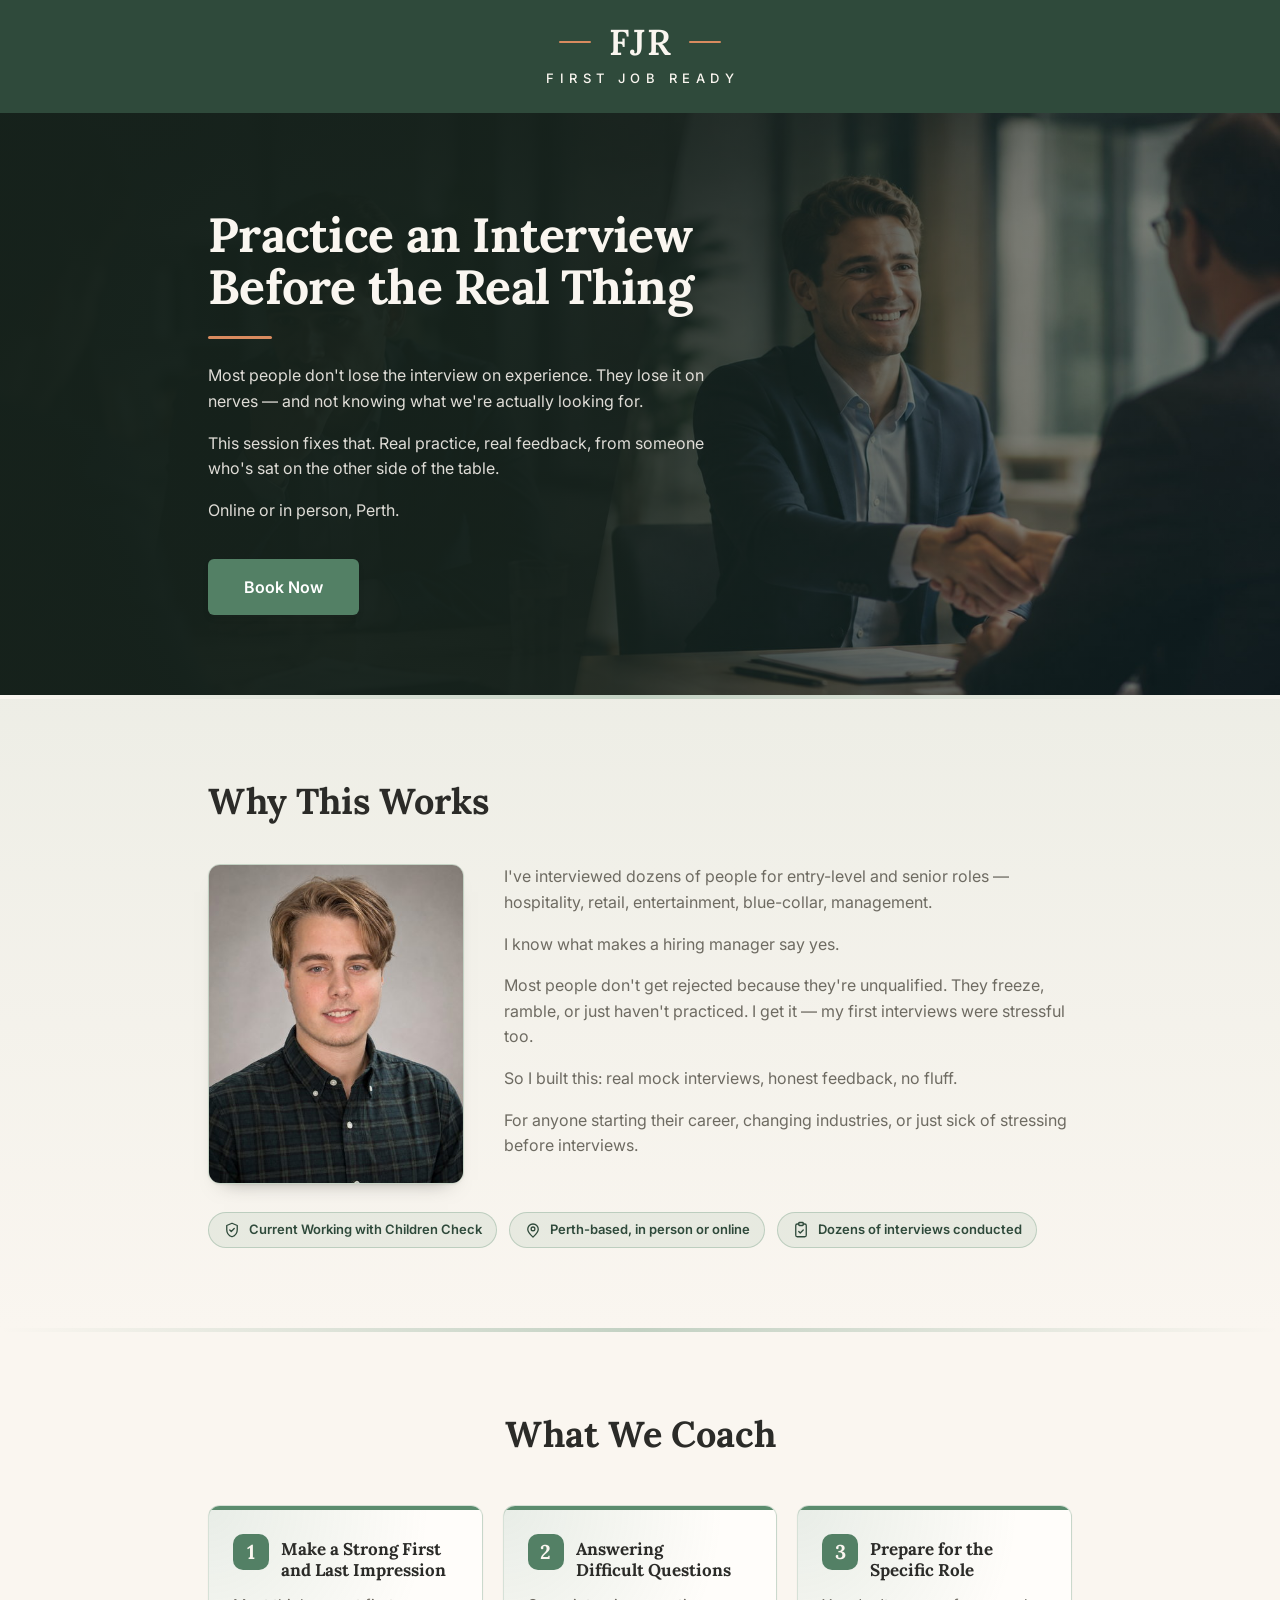
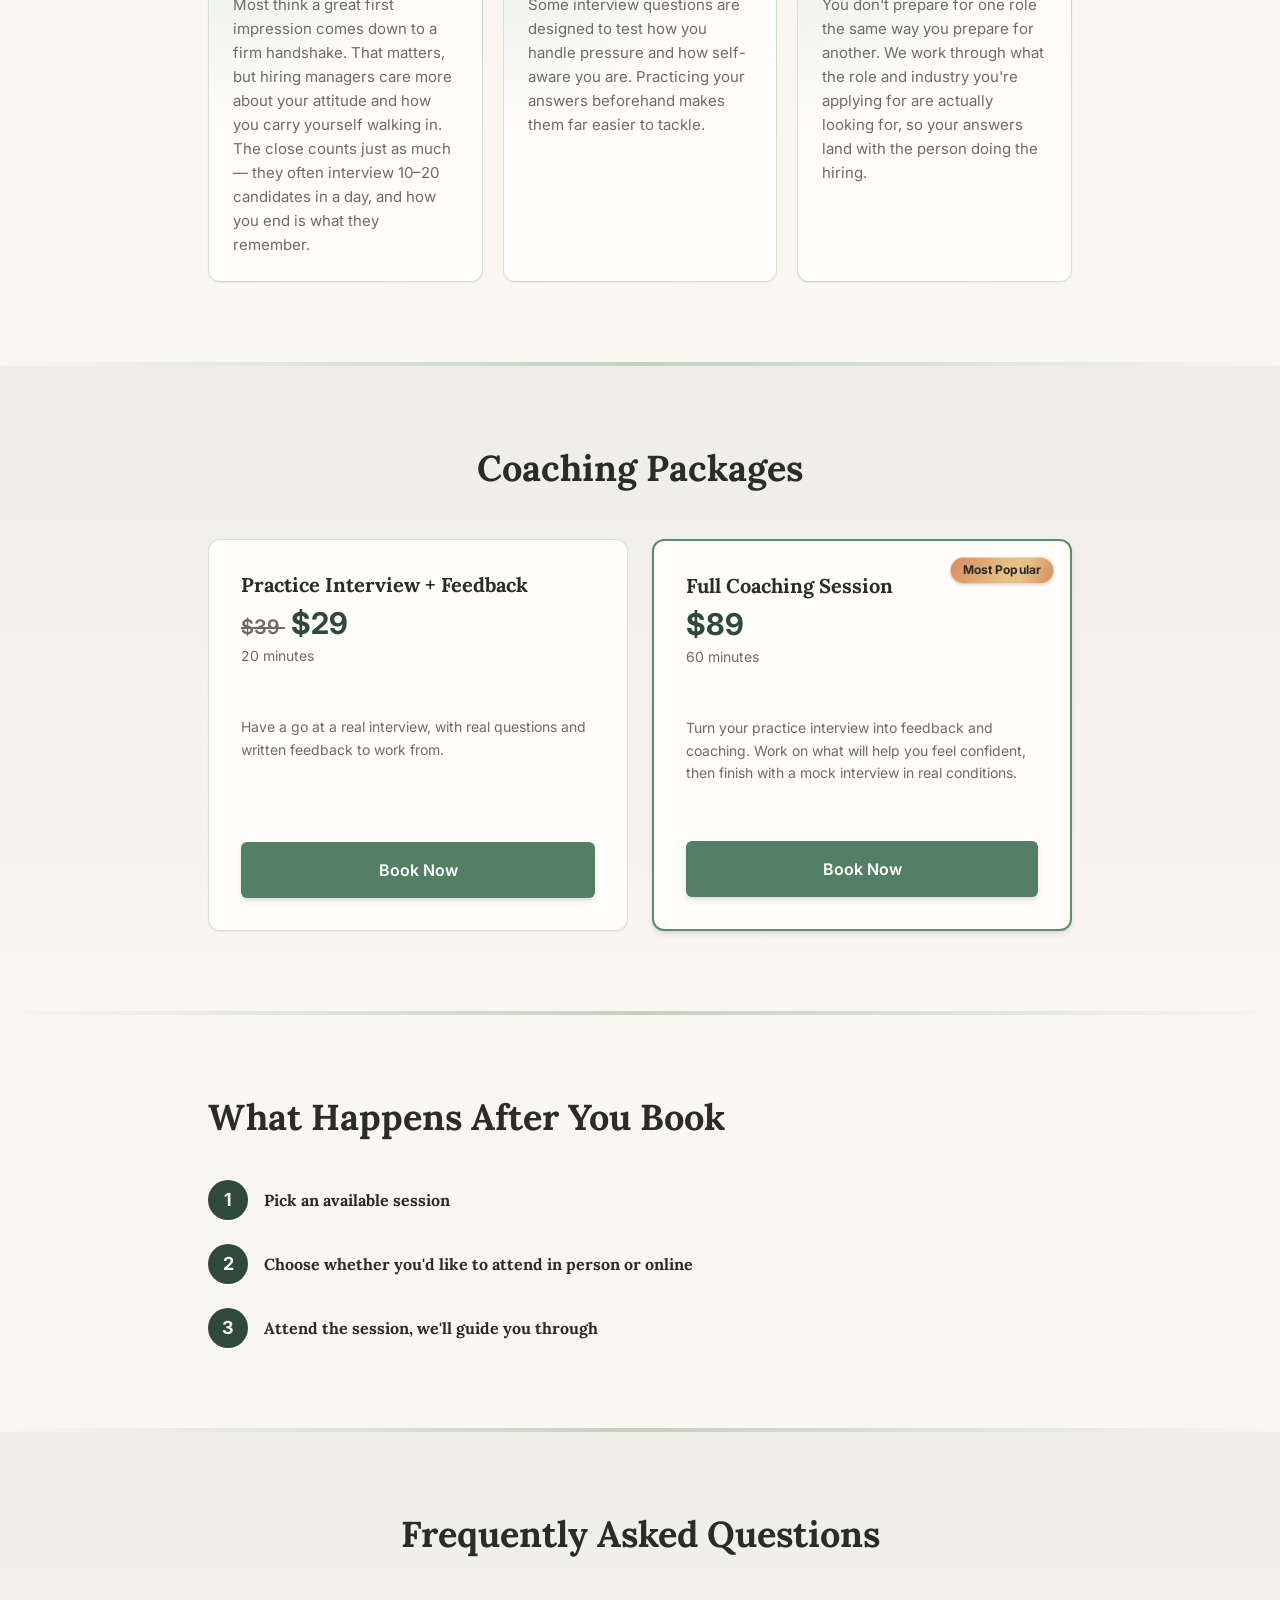
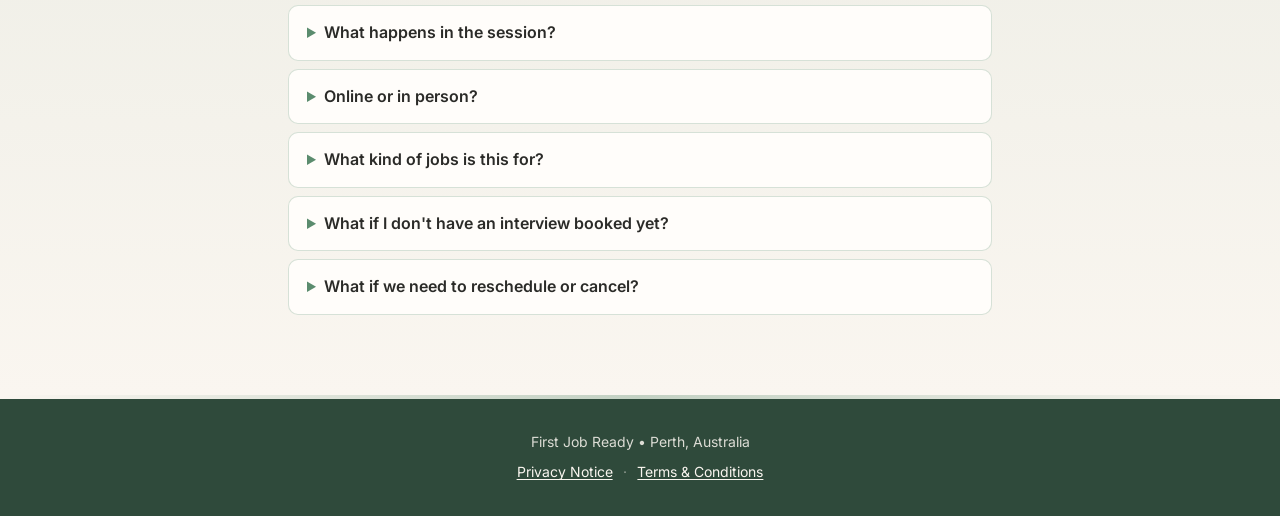
==== commit 2c5b5312: "Add the coach portrait to Why This Works The page was written in the first person but named and show" ====
--- a/index.html
+++ b/index.html
@@ -108,31 +108,47 @@
     <div class="rule" role="presentation"></div>
 
     <!-- Why this works -------------------------------------------------------
-      The three trust markers sit side by side under the prose rather than being
-      stated inside it, so they can be taken in at a glance.
+      The photograph sits beside the copy rather than anywhere else on the page:
+      this is the only section written in the first person, so it is the one
+      place a face answers a question the reader is actually asking — who is
+      "I"? The three trust markers stay full width beneath both columns, so the
+      badge row still reads as one line.
     -->
     <section class="section section--tinted" id="why-this-works">
       <div class="container">
         <h2 class="section__title section__title--tight">Why This Works</h2>
 
-        <div class="copy">
-          <p>
-            I've interviewed dozens of people for entry-level and senior roles —
-            hospitality, retail, entertainment, blue-collar, management.
-          </p>
-          <p>I know what makes a hiring manager say yes.</p>
-          <p>
-            Most people don't get rejected because they're unqualified. They
-            freeze, ramble, or just haven't practiced. I get it — my first
-            interviews were stressful too.
-          </p>
-          <p>
-            So I built this: real mock interviews, honest feedback, no fluff.
-          </p>
-          <p>
-            For anyone starting their career, changing industries, or just sick
-            of stressing before interviews.
-          </p>
+        <div class="coach">
+          <img
+            class="coach__photo"
+            src="images/coach.jpg"
+            srcset="images/coach-400.jpg 400w, images/coach.jpg 800w"
+            sizes="(min-width: 768px) 16rem, 8rem"
+            width="800"
+            height="1000"
+            alt="Your coach at First Job Ready"
+            loading="lazy"
+            decoding="async" />
+
+          <div class="copy">
+            <p>
+              I've interviewed dozens of people for entry-level and senior roles
+              — hospitality, retail, entertainment, blue-collar, management.
+            </p>
+            <p>I know what makes a hiring manager say yes.</p>
+            <p>
+              Most people don't get rejected because they're unqualified. They
+              freeze, ramble, or just haven't practiced. I get it — my first
+              interviews were stressful too.
+            </p>
+            <p>
+              So I built this: real mock interviews, honest feedback, no fluff.
+            </p>
+            <p>
+              For anyone starting their career, changing industries, or just
+              sick of stressing before interviews.
+            </p>
+          </div>
         </div>
 
         <ul class="trust">
--- a/css/style.css
+++ b/css/style.css
@@ -336,6 +336,43 @@
 
 .section__title--tight {
   margin-bottom: 2.5rem;
+}
+
+/* ==========================================================================
+   Coach portrait
+   --------------------------------------------------------------------------
+   Stacked on a phone, where the photo is small enough to read as a byline and
+   the copy still starts near the top of the screen; two columns from 768px,
+   where it can sit at a size that carries a face.
+   ========================================================================== */
+
+.coach {
+  display: grid;
+  gap: 1.5rem;
+  justify-items: start;
+}
+
+/* The 4:5 ratio is baked into the file itself, so width alone sizes it and
+   the intrinsic width/height attributes still reserve the right box. */
+.coach__photo {
+  width: 8rem;
+  height: auto;
+  border-radius: 0.75rem;
+  border: 1px solid rgb(var(--primary) / 0.3);
+  box-shadow: 0 1px 2px 0 rgb(43 43 40 / 0.06),
+    0 12px 20px -16px rgb(43 43 40 / 0.5);
+}
+
+@media (min-width: 768px) {
+  .coach {
+    grid-template-columns: 16rem 1fr;
+    gap: 2.5rem;
+    align-items: start;
+  }
+
+  .coach__photo {
+    width: 100%;
+  }
 }
 
 /* ==========================================================================
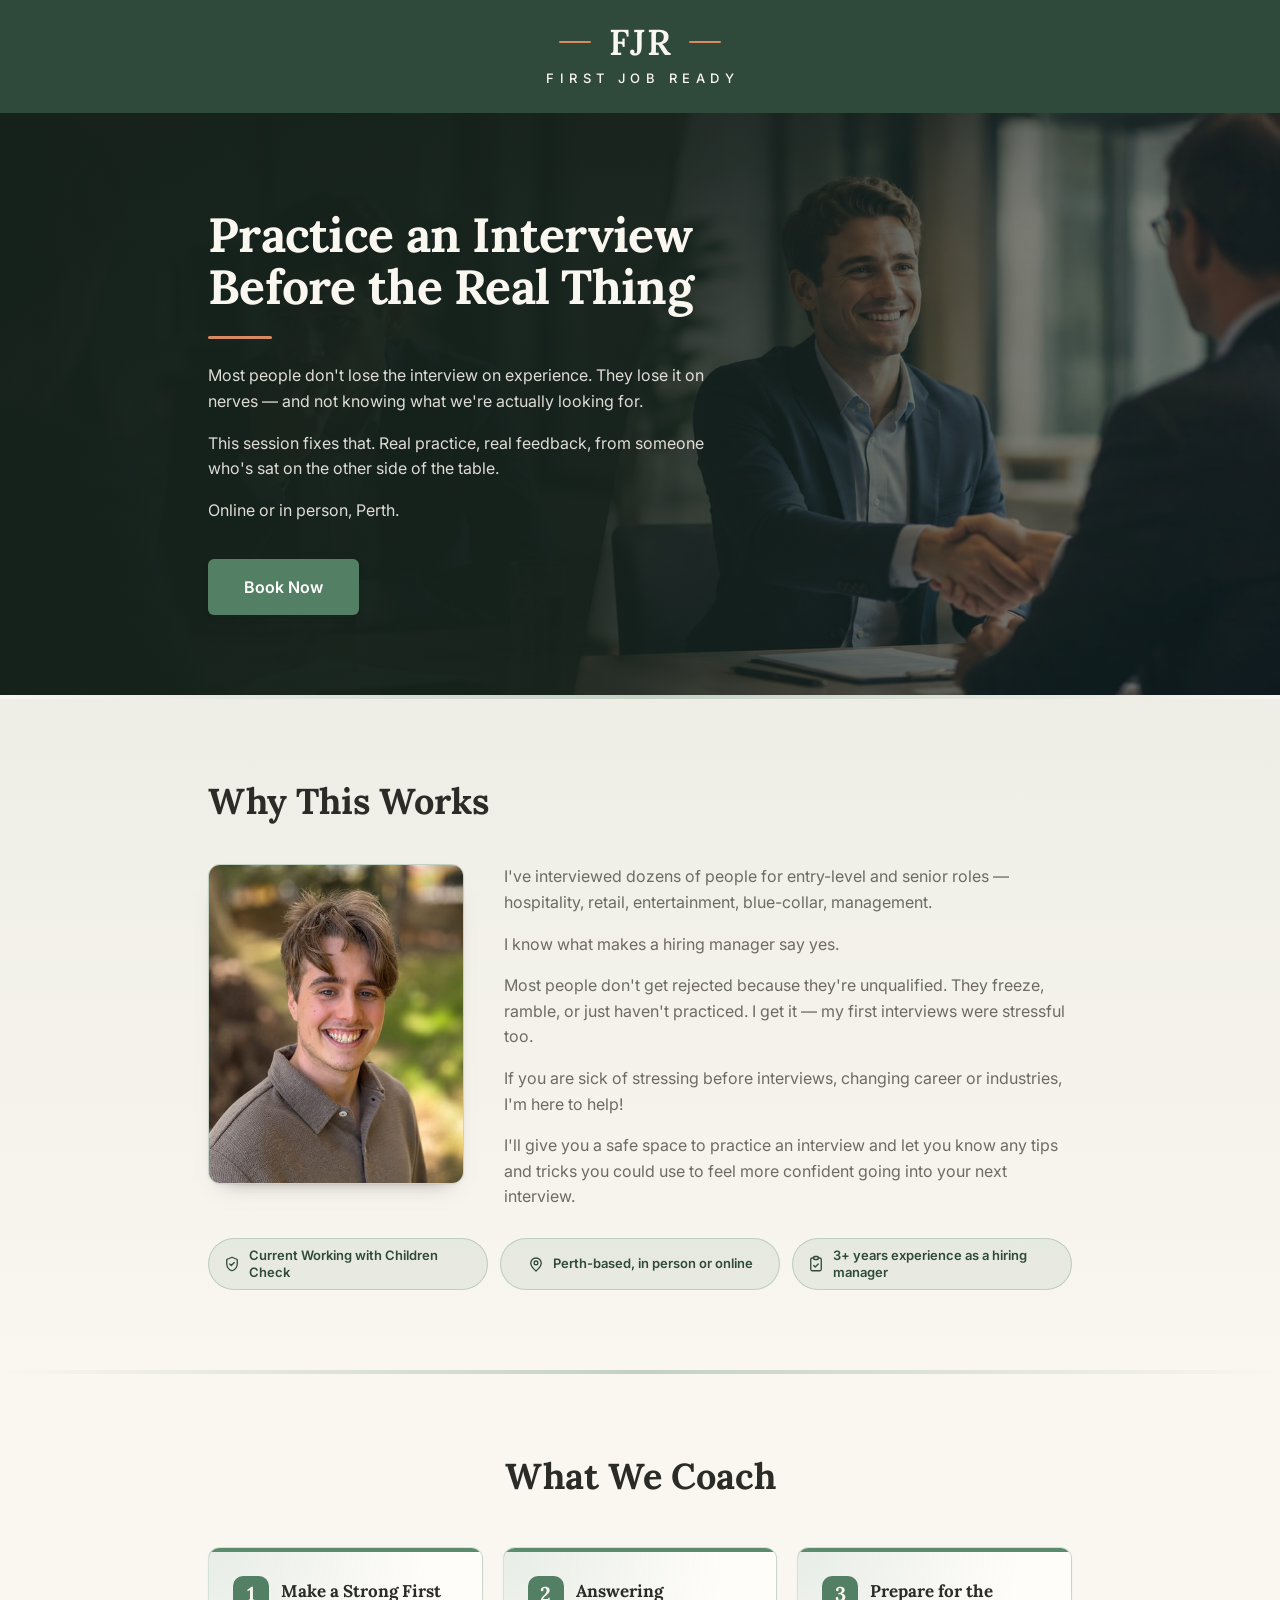
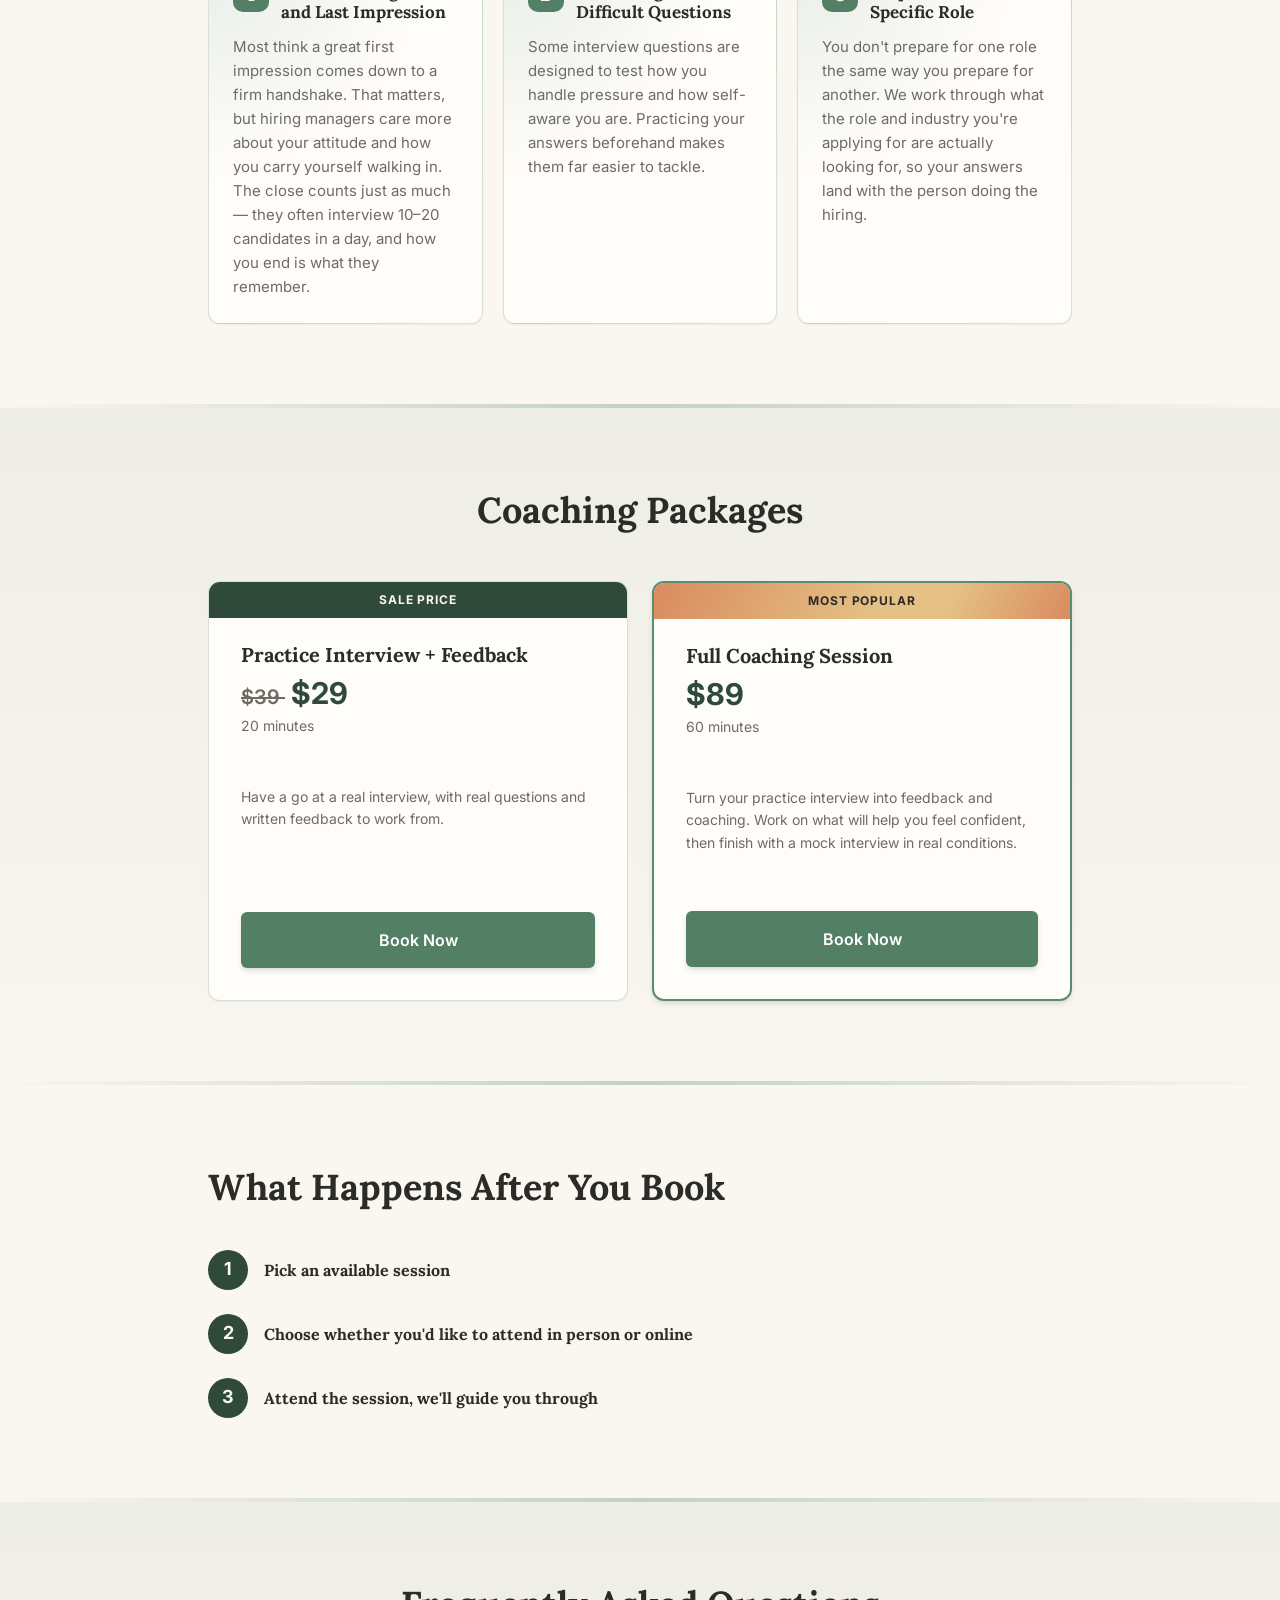
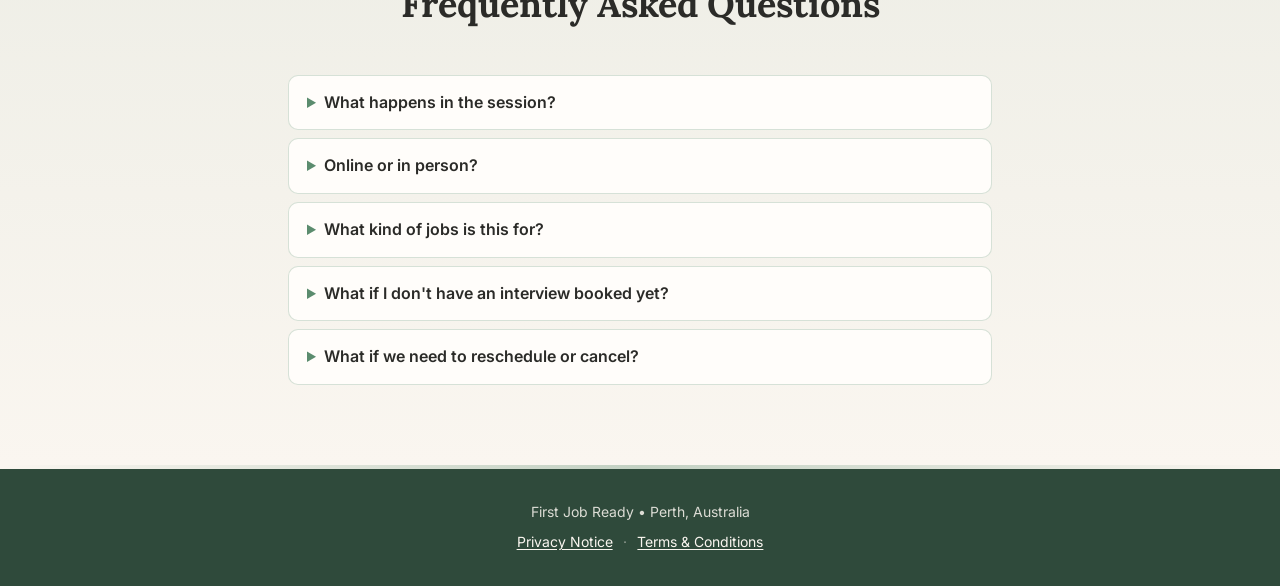
==== commit e2d34e04: "Rework the pricing labels into banners and update the coach copy Pricing: the "Most Popular" pill be" ====
--- a/index.html
+++ b/index.html
@@ -142,11 +142,13 @@
               interviews were stressful too.
             </p>
             <p>
-              So I built this: real mock interviews, honest feedback, no fluff.
-            </p>
-            <p>
-              For anyone starting their career, changing industries, or just
-              sick of stressing before interviews.
+              If you are sick of stressing before interviews, changing career or
+              industries, I'm here to help!
+            </p>
+            <p>
+              I'll give you a safe space to practice an interview and let you
+              know any tips and tricks you could use to feel more confident
+              going into your next interview.
             </p>
           </div>
         </div>
@@ -182,8 +184,6 @@
             </svg>
             <span>Perth-based, in person or online</span>
           </li>
-          <!-- Reads "Dozens" to match the copy above. If the real figure is
-               higher, this is the badge to change — and the copy with it. -->
           <li class="trust__item">
             <svg
               class="trust__icon"
@@ -199,7 +199,7 @@
               <rect x="9" y="2" width="6" height="4" rx="1" />
               <path d="M9 14l2 2 4-4" />
             </svg>
-            <span>Dozens of interviews conducted</span>
+            <span>3+ years experience as a hiring manager</span>
           </li>
         </ul>
       </div>
@@ -273,6 +273,7 @@
 
         <div class="packages">
           <div class="package">
+            <div class="package__banner package__banner--sale">Sale Price</div>
             <div class="package__head">
               <h3 class="package__name">Practice Interview + Feedback</h3>
               <p class="package__price">
@@ -301,7 +302,7 @@
           </div>
 
           <div class="package package--featured">
-            <div class="package__badge">Most Popular</div>
+            <div class="package__banner">Most Popular</div>
             <div class="package__head">
               <h3 class="package__name">Full Coaching Session</h3>
               <p class="package__price">$89</p>
--- a/css/style.css
+++ b/css/style.css
@@ -389,6 +389,21 @@
   display: flex;
   flex-wrap: wrap;
   gap: 0.75rem;
+}
+
+/* Three equal columns rather than three intrinsic widths. The badges sum to
+   within a few pixels of the container, so whether they fit on one line would
+   otherwise depend on the exact metrics of whichever font has loaded — and a
+   single orphaned badge on a second row is the one outcome worth ruling out. */
+@media (min-width: 768px) {
+  .trust {
+    display: grid;
+    grid-template-columns: repeat(3, minmax(0, 1fr));
+  }
+
+  .trust__item {
+    justify-content: center;
+  }
 }
 
 .trust__item {
@@ -526,6 +541,8 @@
   gap: 1.5rem;
   padding: 2rem;
   border-radius: 0.75rem;
+  /* Mitres the full-bleed banner to the card's rounded top corners. */
+  overflow: hidden;
   border: 1px solid rgb(var(--primary) / 0.25);
   background: rgb(var(--surface));
   box-shadow: 0 1px 2px 0 rgb(43 43 40 / 0.06);
@@ -556,15 +573,17 @@
   }
 }
 
-/* Terracotta is a highlight only — this badge is its single use on the page.
-   The sweep into champagne reads as premium rather than as a status chip; the
-   hairline and lifted shadow do the rest without adding a sixth colour. */
-.package__badge {
-  position: absolute;
-  top: 1rem;
-  right: 1rem;
-  padding: 0.25rem 0.75rem;
-  border-radius: 9999px;
+/* A banner across the head of the card. Negative margins pull it out to the
+   padding edge; the card's own overflow: hidden mitres it to the rounded top
+   corners, so it needs no radius of its own and nothing to maintain if the
+   card's radius or border width changes.
+
+   Terracotta stays a highlight: the "Most Popular" sweep into champagne is its
+   only use here, and the sale banner takes Deep Forest instead so the two read
+   as different kinds of label rather than competing for the same attention. */
+.package__banner {
+  margin: -2rem -2rem 0;
+  padding: 0.6rem 1rem;
   background: linear-gradient(
     115deg,
     rgb(var(--accent)) 0%,
@@ -572,13 +591,19 @@
     rgb(var(--accent-gold)) 70%,
     rgb(var(--accent)) 100%
   );
-  border: 1px solid rgb(255 255 255 / 0.45);
   color: rgb(var(--foreground));
   font-size: 0.75rem;
   font-weight: 700;
   line-height: 1.4;
-  letter-spacing: 0.01em;
-  box-shadow: 0 1px 3px rgb(43 43 40 / 0.18);
+  letter-spacing: 0.08em;
+  text-transform: uppercase;
+  text-align: center;
+}
+
+/* Cream on Deep Forest, 9.02:1. */
+.package__banner--sale {
+  background: rgb(var(--forest));
+  color: rgb(var(--on-forest));
 }
 
 .package__head {
@@ -588,12 +613,6 @@
 .package__name {
   font-size: 1.25rem;
   margin-bottom: 0.5rem;
-}
-
-/* Reserve room for the absolutely-positioned badge so the heading wraps
-   instead of running underneath it on narrow cards. */
-.package--featured .package__name {
-  padding-right: 7rem;
 }
 
 /* Sans-serif: the price is UI text, not a headline. */
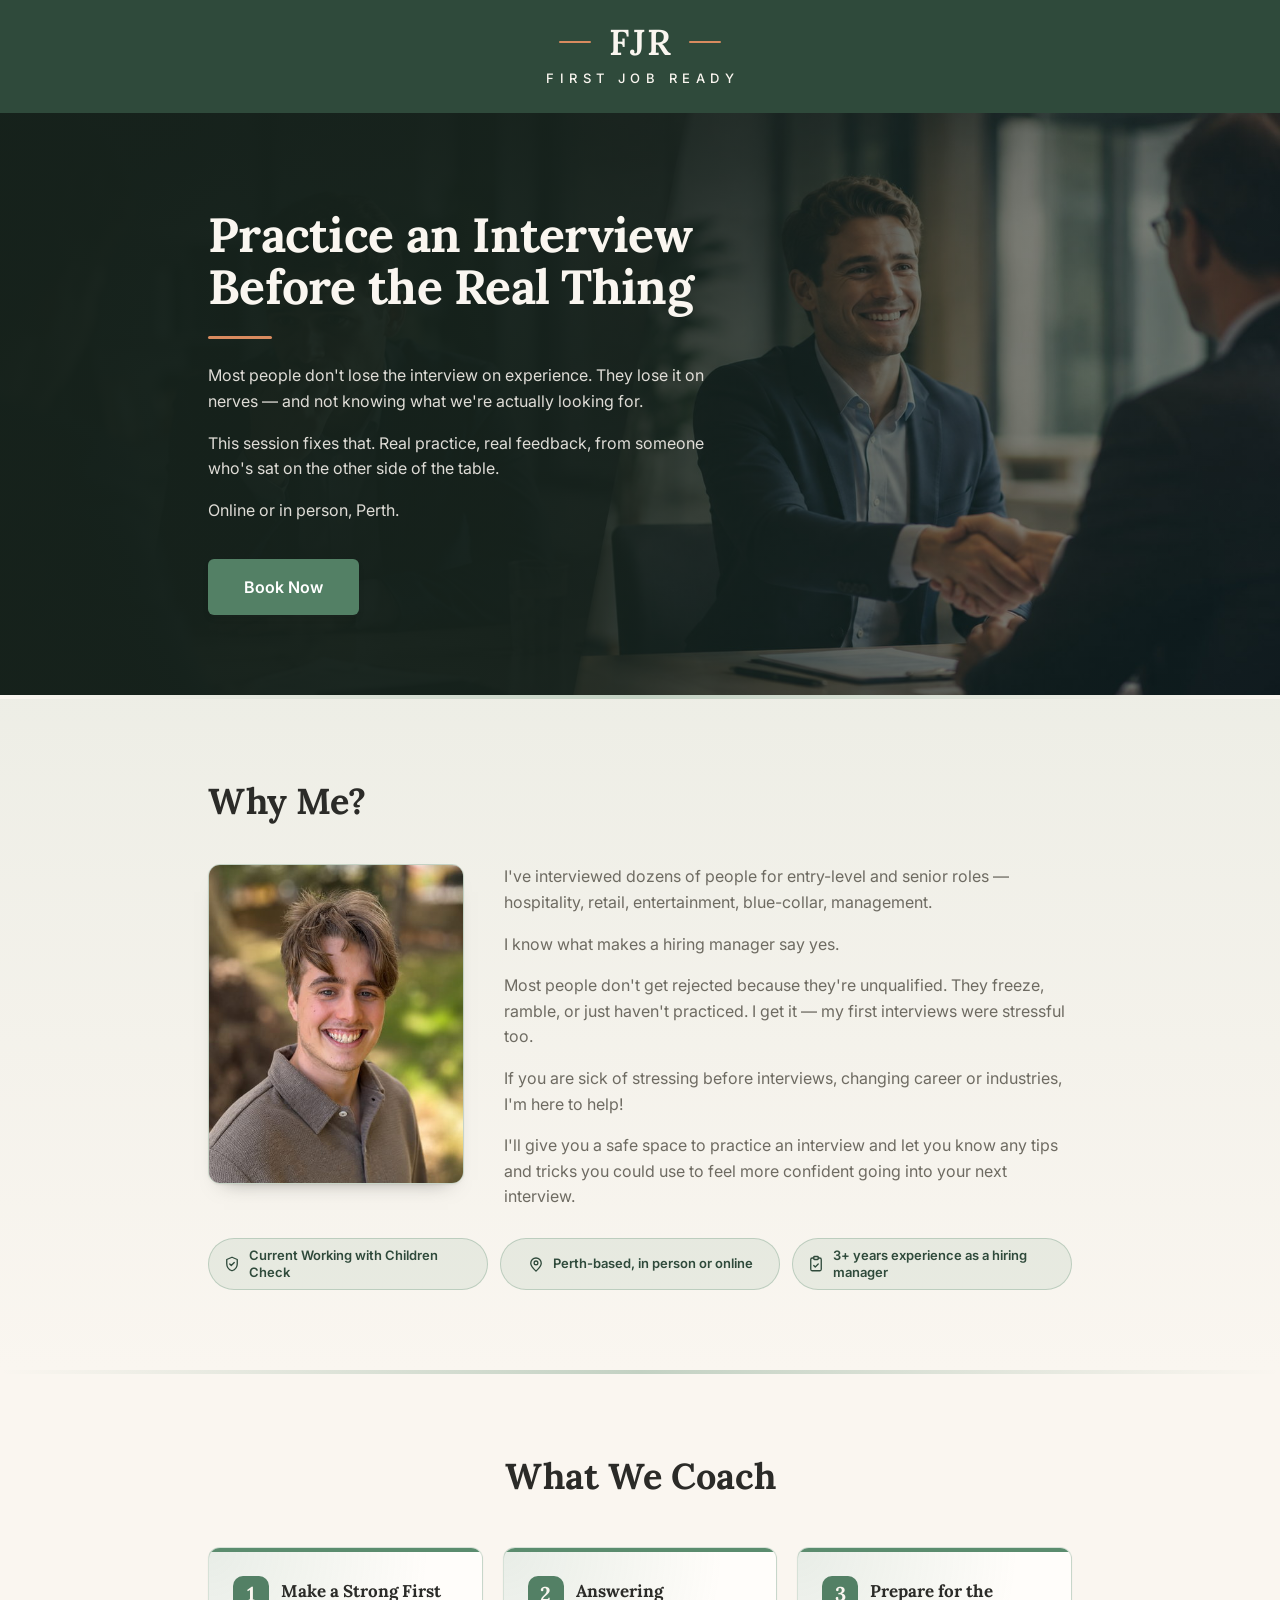
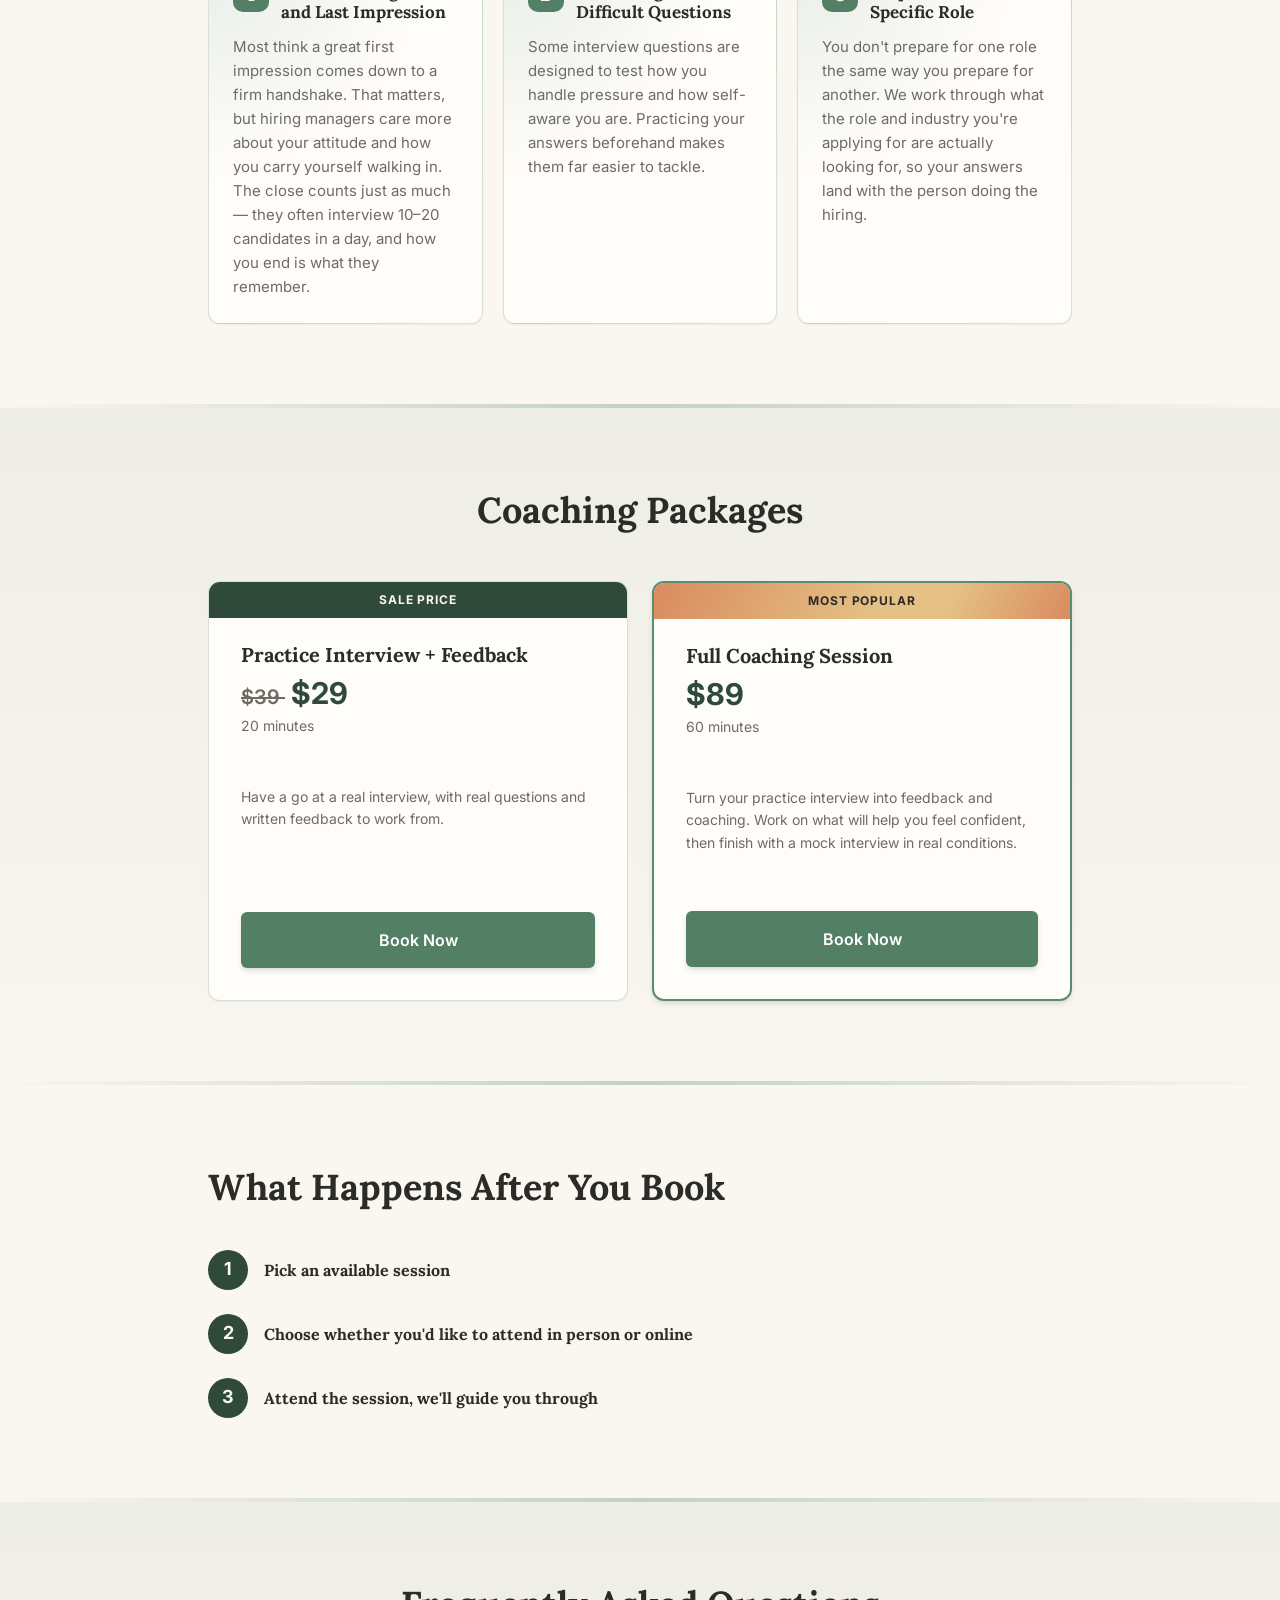
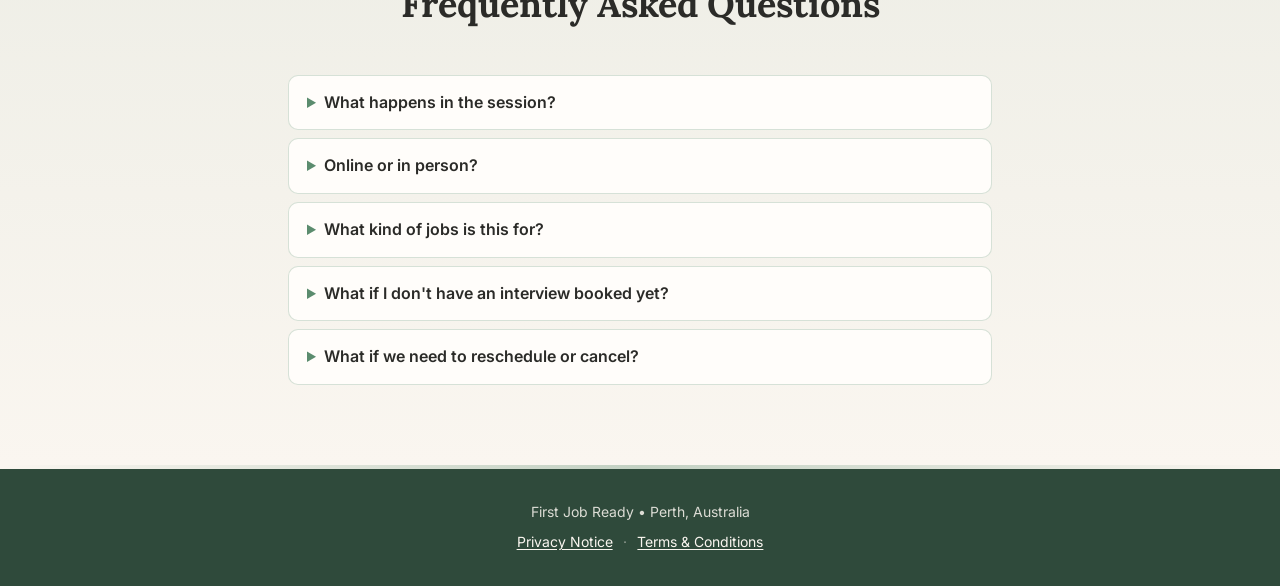
==== commit 13033a4c: "Rename the second section to "Why Me?" Heading, section id and the comments and notes that referred " ====
--- a/index.html
+++ b/index.html
@@ -107,16 +107,16 @@
 
     <div class="rule" role="presentation"></div>
 
-    <!-- Why this works -------------------------------------------------------
+    <!-- Why me? -------------------------------------------------------
       The photograph sits beside the copy rather than anywhere else on the page:
       this is the only section written in the first person, so it is the one
       place a face answers a question the reader is actually asking — who is
       "I"? The three trust markers stay full width beneath both columns, so the
       badge row still reads as one line.
     -->
-    <section class="section section--tinted" id="why-this-works">
-      <div class="container">
-        <h2 class="section__title section__title--tight">Why This Works</h2>
+    <section class="section section--tinted" id="why-me">
+      <div class="container">
+        <h2 class="section__title section__title--tight">Why Me?</h2>
 
         <div class="coach">
           <img
--- a/css/style.css
+++ b/css/style.css
@@ -376,7 +376,7 @@
 }
 
 /* ==========================================================================
-   Trust badges — three scannable markers under the "Why This Works" copy
+   Trust badges — three scannable markers under the "Why Me?" copy
    --------------------------------------------------------------------------
    A wrapping flex row, so they sit side by side on a desktop and stack down
    naturally on a phone without a breakpoint.
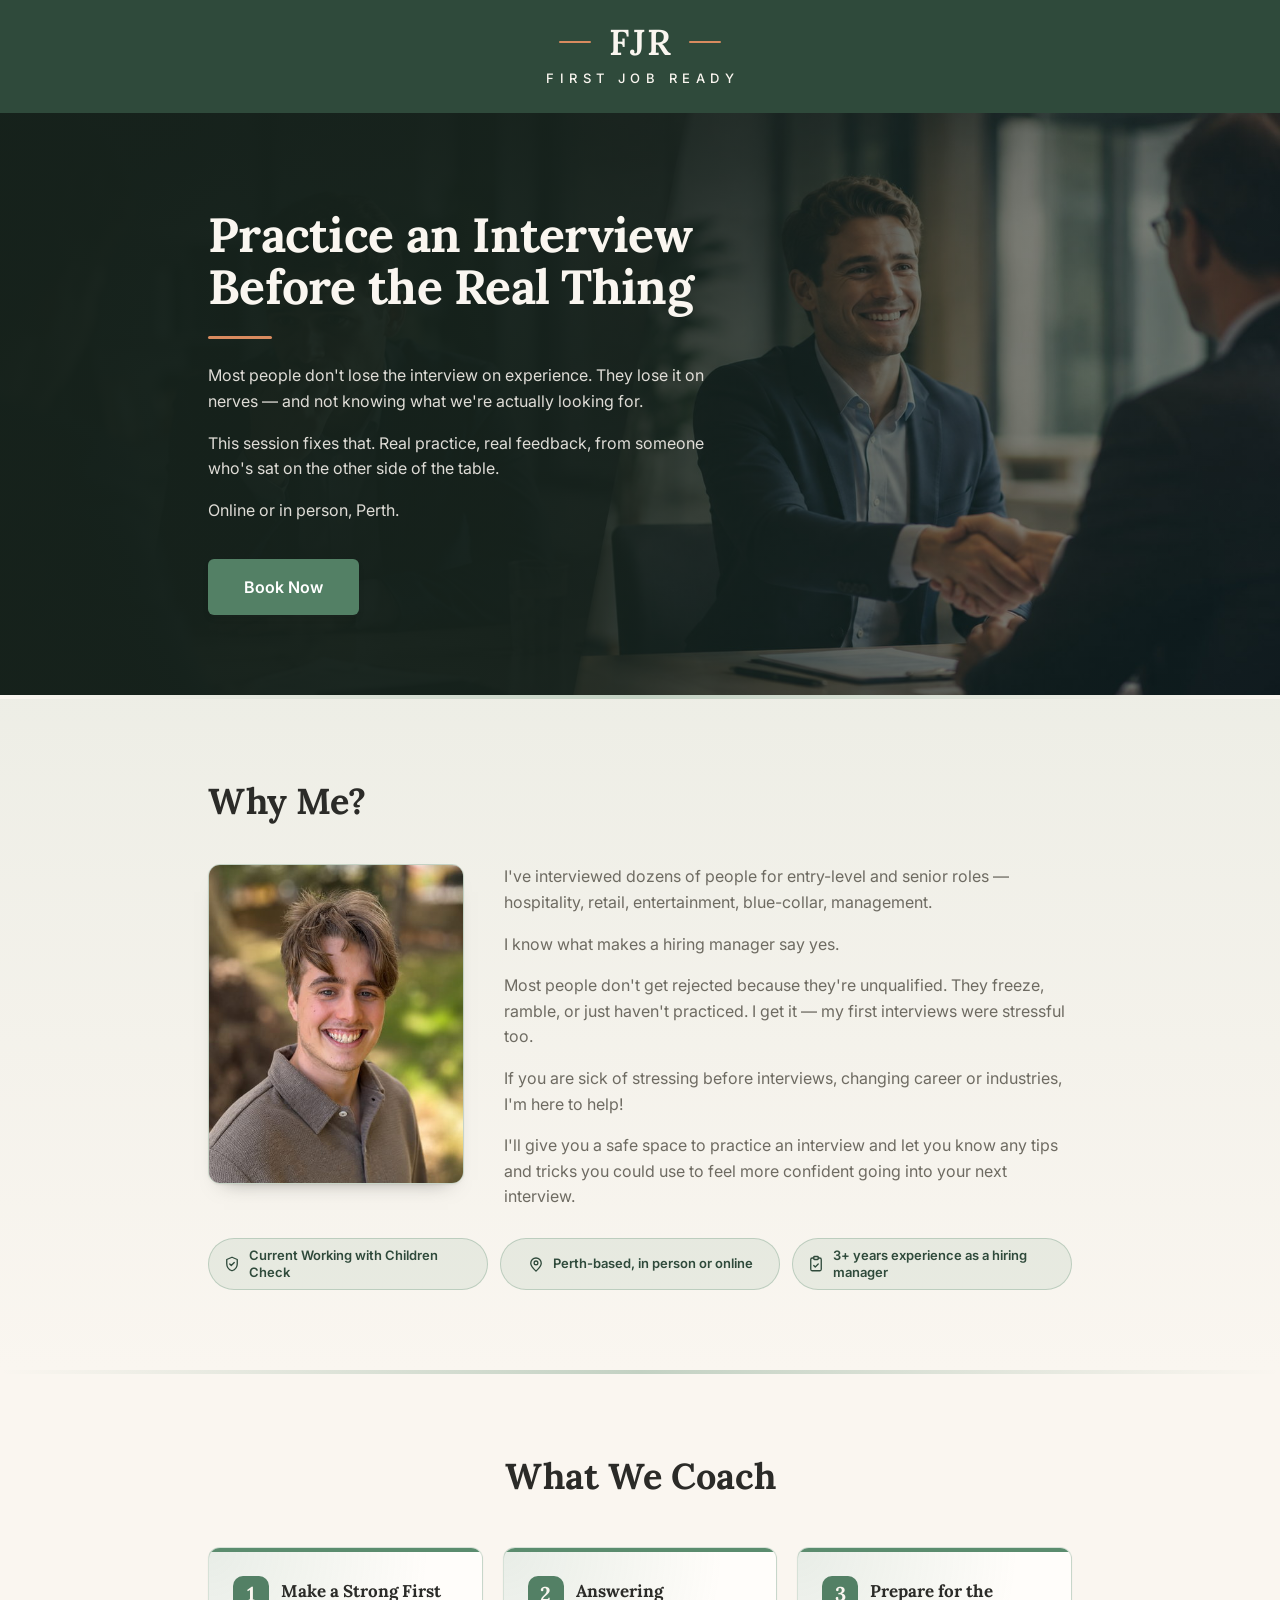
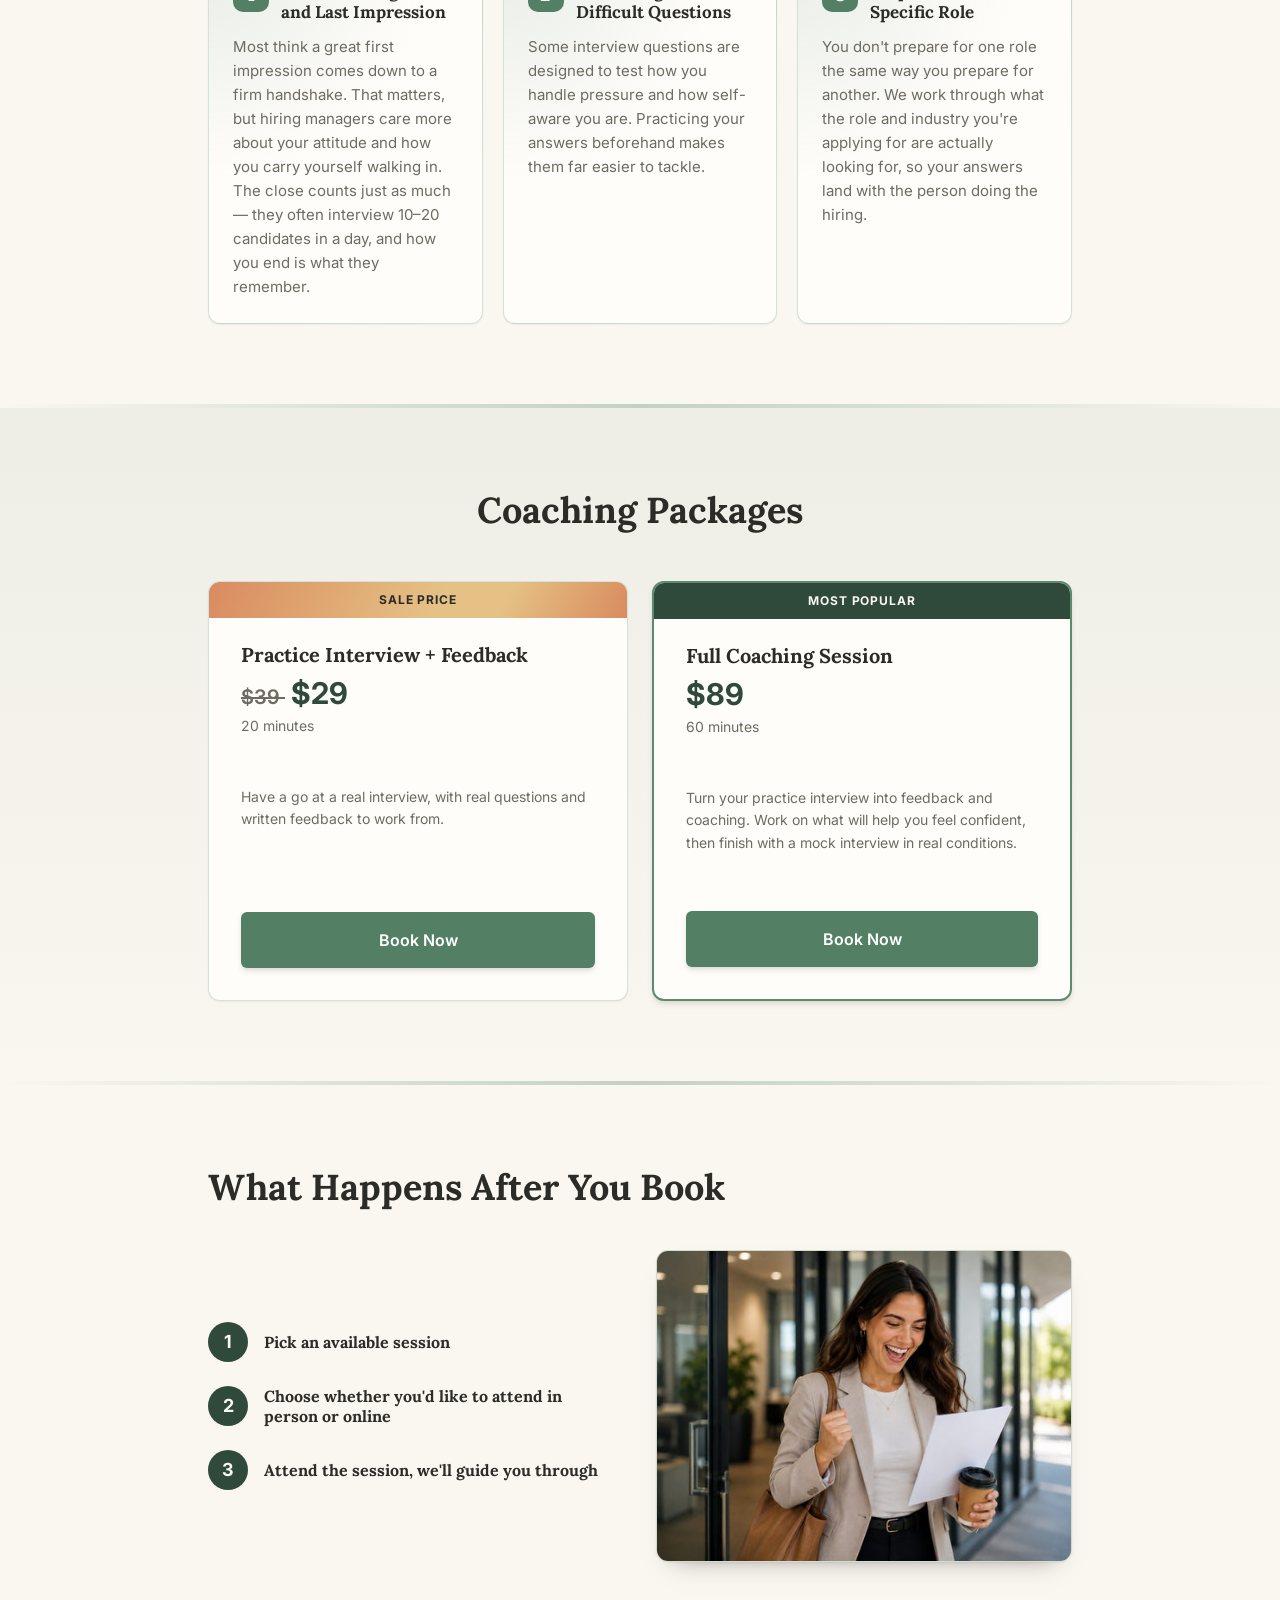
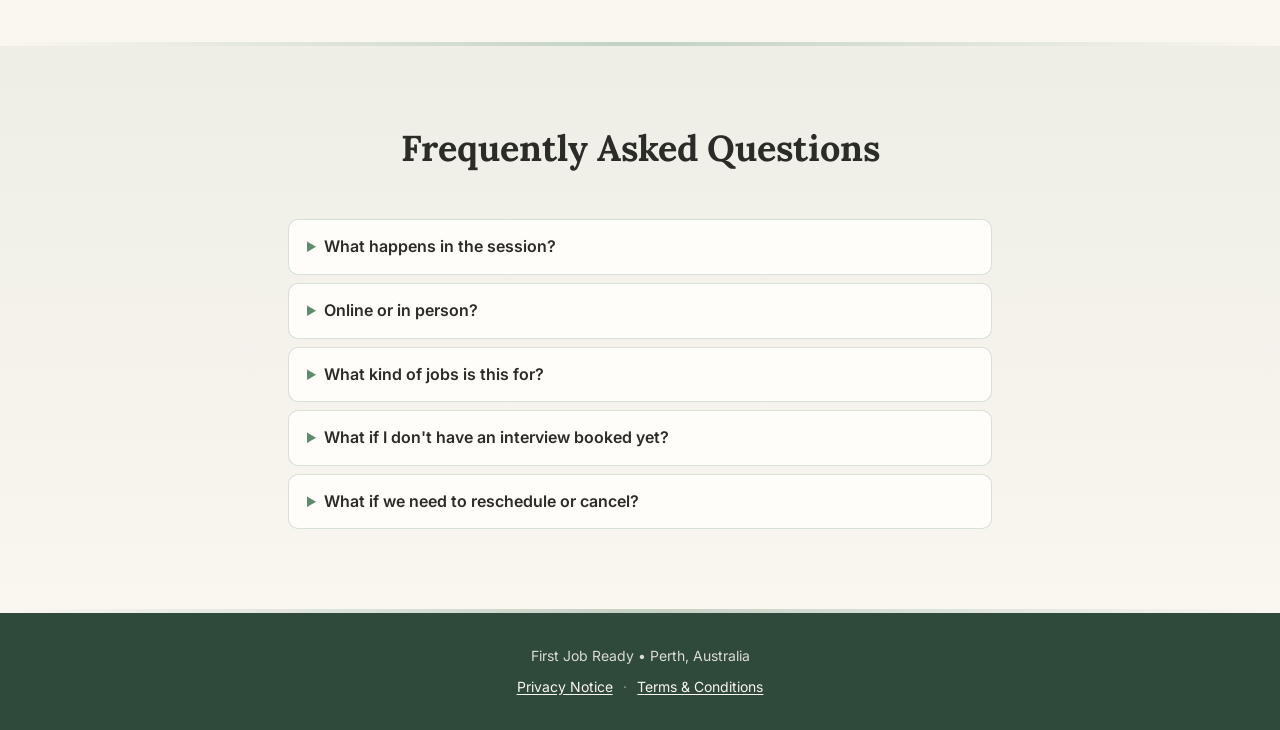
==== commit a1cc36cd: "Add the outcome photograph beside the booking steps The image sits next to the steps rather than abo" ====
--- a/index.html
+++ b/index.html
@@ -328,31 +328,48 @@
 
     <div class="rule" role="presentation"></div>
 
-    <!-- After booking -->
+    <!-- After booking ---------------------------------------------------------
+      Steps on one side, the outcome on the other. The photograph is what the
+      steps are for, so it sits beside them rather than above or below, where it
+      would read as decoration between two sections.
+    -->
     <section class="section">
       <div class="container">
         <h2 class="section__title section__title--tight">
           What Happens After You Book
         </h2>
 
-        <ol class="steps">
-          <li class="step">
-            <span class="step__marker" aria-hidden="true">1</span>
-            <h3 class="step__title">Pick an available session</h3>
-          </li>
-          <li class="step">
-            <span class="step__marker" aria-hidden="true">2</span>
-            <h3 class="step__title">
-              Choose whether you'd like to attend in person or online
-            </h3>
-          </li>
-          <li class="step">
-            <span class="step__marker" aria-hidden="true">3</span>
-            <h3 class="step__title">
-              Attend the session, we'll guide you through
-            </h3>
-          </li>
-        </ol>
+        <div class="after">
+          <ol class="steps">
+            <li class="step">
+              <span class="step__marker" aria-hidden="true">1</span>
+              <h3 class="step__title">Pick an available session</h3>
+            </li>
+            <li class="step">
+              <span class="step__marker" aria-hidden="true">2</span>
+              <h3 class="step__title">
+                Choose whether you'd like to attend in person or online
+              </h3>
+            </li>
+            <li class="step">
+              <span class="step__marker" aria-hidden="true">3</span>
+              <h3 class="step__title">
+                Attend the session, we'll guide you through
+              </h3>
+            </li>
+          </ol>
+
+          <img
+            class="after__photo"
+            src="images/outcome.jpg"
+            srcset="images/outcome-480.jpg 480w, images/outcome.jpg 880w"
+            sizes="(min-width: 768px) 26rem, 100vw"
+            width="880"
+            height="660"
+            alt="A woman reading a job offer letter outside an office, delighted."
+            loading="lazy"
+            decoding="async" />
+        </div>
       </div>
     </section>
 
--- a/css/style.css
+++ b/css/style.css
@@ -578,12 +578,27 @@
    corners, so it needs no radius of its own and nothing to maintain if the
    card's radius or border width changes.
 
-   Terracotta stays a highlight: the "Most Popular" sweep into champagne is its
-   only use here, and the sale banner takes Deep Forest instead so the two read
-   as different kinds of label rather than competing for the same attention. */
+   The two are coloured apart so they read as different kinds of label rather
+   than competing for the same attention: Deep Forest with cream type (9.02:1)
+   is the default, and the sale takes the terracotta sweep into champagne —
+   terracotta's only use here, and the brighter of the two treatments, on the
+   card the page is discounting. */
 .package__banner {
   margin: -2rem -2rem 0;
   padding: 0.6rem 1rem;
+  background: rgb(var(--forest));
+  color: rgb(var(--on-forest));
+  font-size: 0.75rem;
+  font-weight: 700;
+  line-height: 1.4;
+  letter-spacing: 0.08em;
+  text-transform: uppercase;
+  text-align: center;
+}
+
+/* Charcoal on the sweep, 5.28:1 at its darkest stops. White would fall to
+   1.71:1 over the champagne, which is why the label is not cream here. */
+.package__banner--sale {
   background: linear-gradient(
     115deg,
     rgb(var(--accent)) 0%,
@@ -592,18 +607,6 @@
     rgb(var(--accent)) 100%
   );
   color: rgb(var(--foreground));
-  font-size: 0.75rem;
-  font-weight: 700;
-  line-height: 1.4;
-  letter-spacing: 0.08em;
-  text-transform: uppercase;
-  text-align: center;
-}
-
-/* Cream on Deep Forest, 9.02:1. */
-.package__banner--sale {
-  background: rgb(var(--forest));
-  color: rgb(var(--on-forest));
 }
 
 .package__head {
@@ -716,6 +719,34 @@
    Steps
    ========================================================================== */
 
+/* Steps beside the photograph from 768px, stacked below it on a phone. The
+   steps column is given the larger share: three lines of type need the width
+   more than the image does, and the image has a fixed ratio to fill. */
+.after {
+  display: grid;
+  gap: 2rem;
+  align-items: center;
+}
+
+/* Not at the usual 768px: with a 26rem image beside it the steps column would
+   be about 257px there, which wraps every step onto two lines. It waits until
+   there is room for both. */
+@media (min-width: 960px) {
+  .after {
+    grid-template-columns: 1fr 26rem;
+    gap: 3rem;
+  }
+}
+
+.after__photo {
+  width: 100%;
+  height: auto;
+  border-radius: 0.75rem;
+  border: 1px solid rgb(var(--primary) / 0.25);
+  box-shadow: 0 1px 2px 0 rgb(43 43 40 / 0.06),
+    0 14px 24px -18px rgb(43 43 40 / 0.5);
+}
+
 .steps {
   display: flex;
   flex-direction: column;
